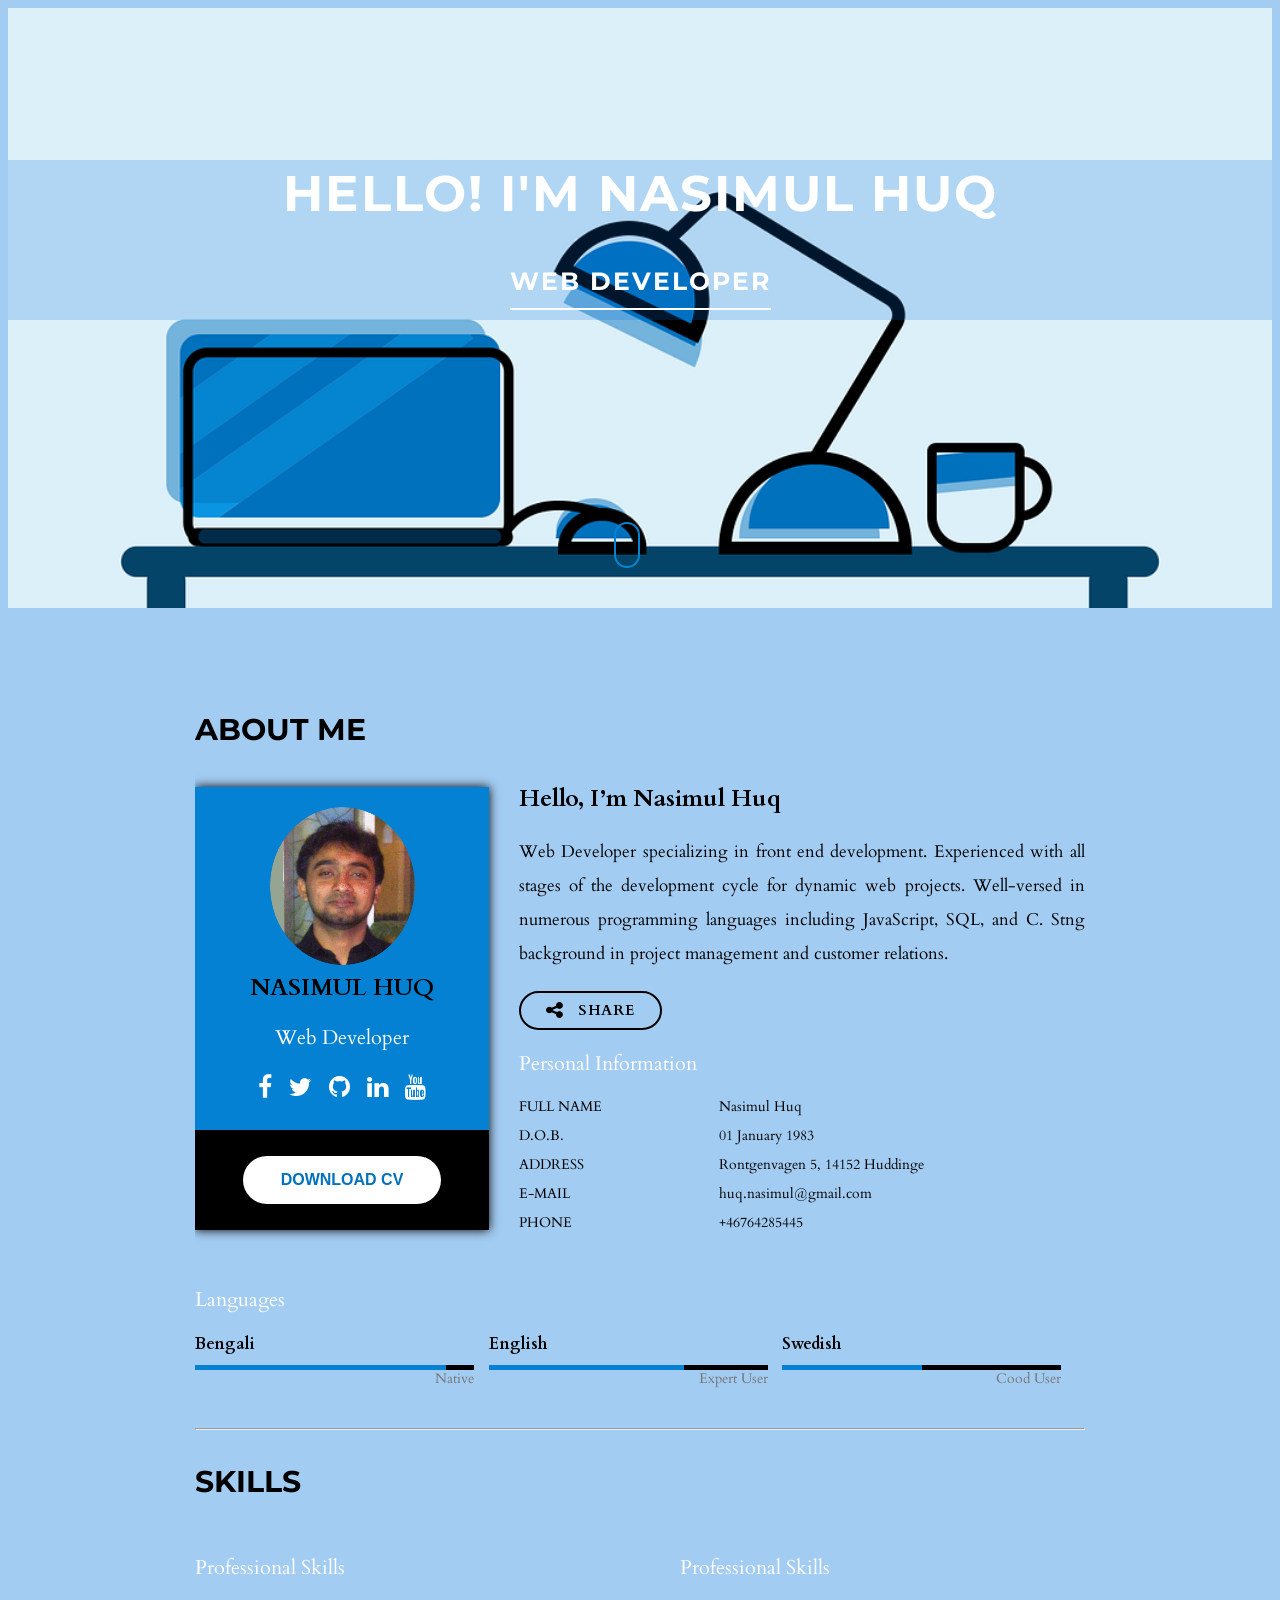
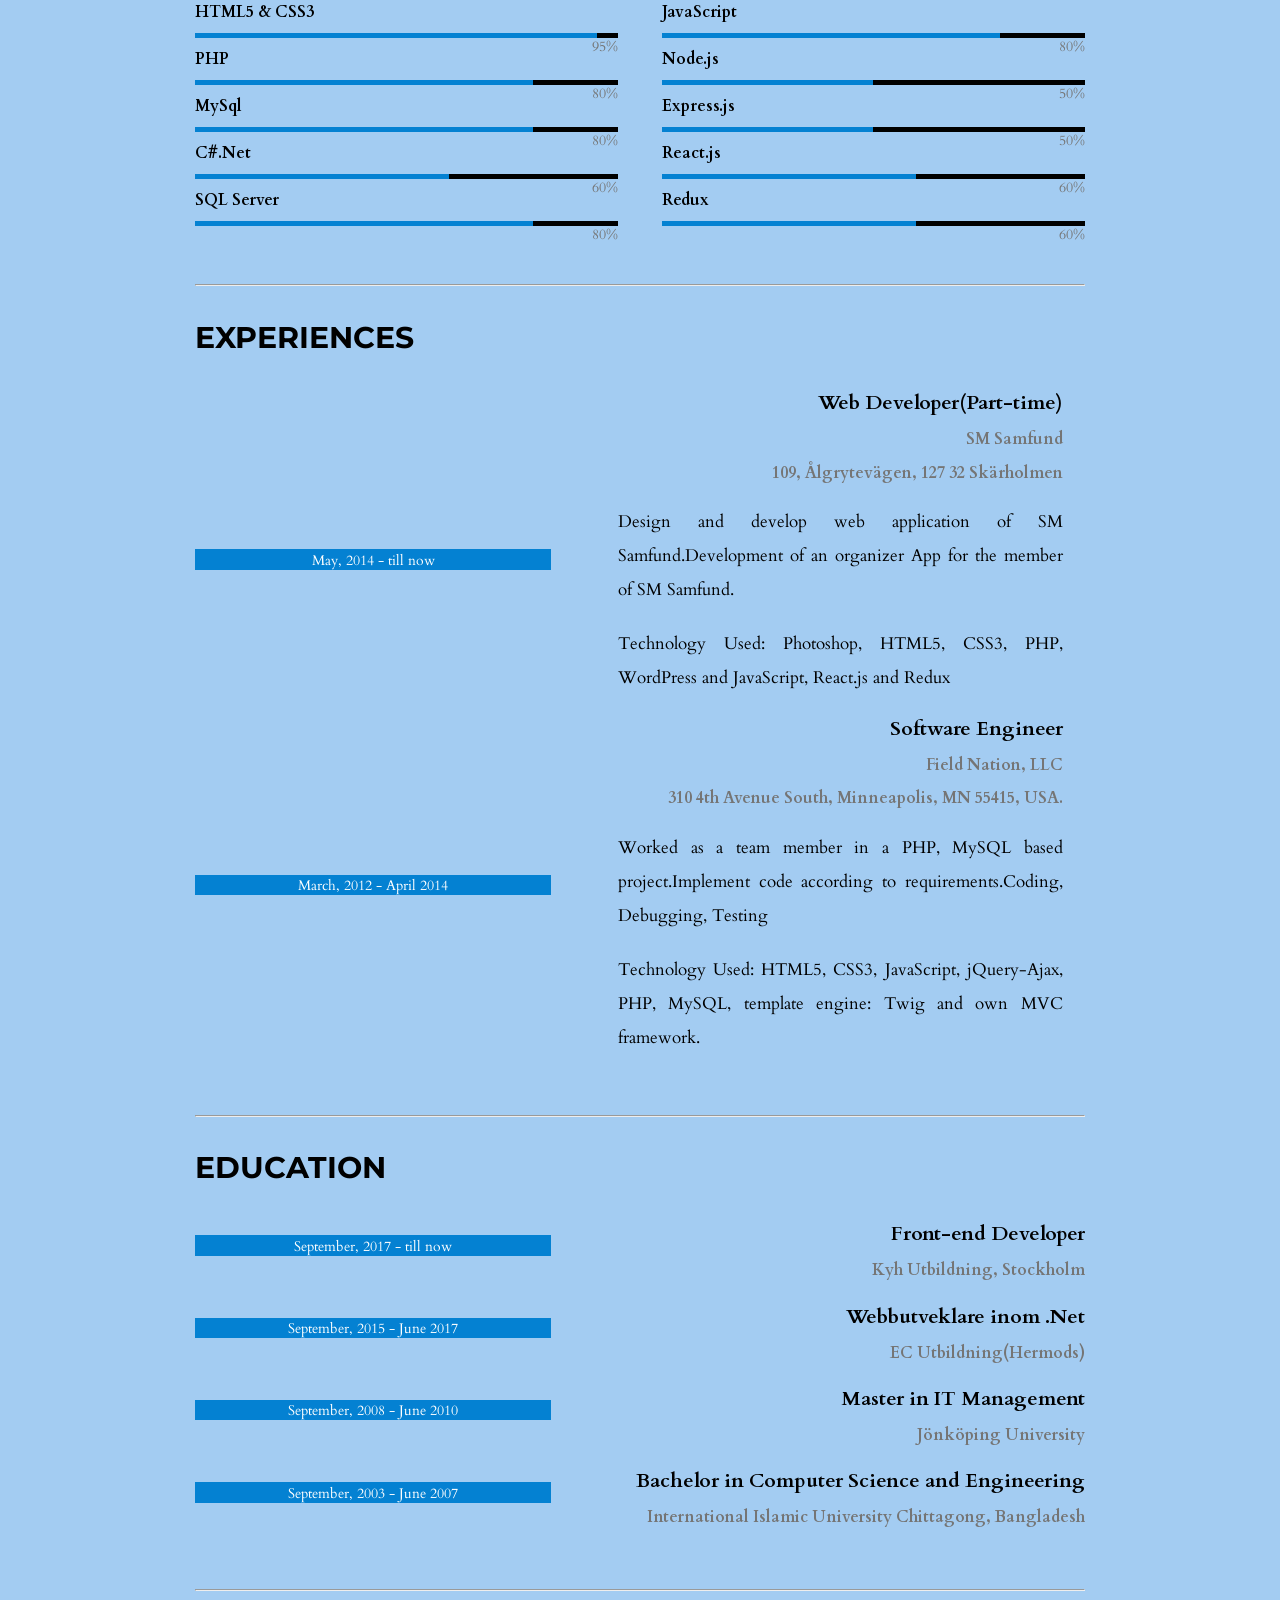
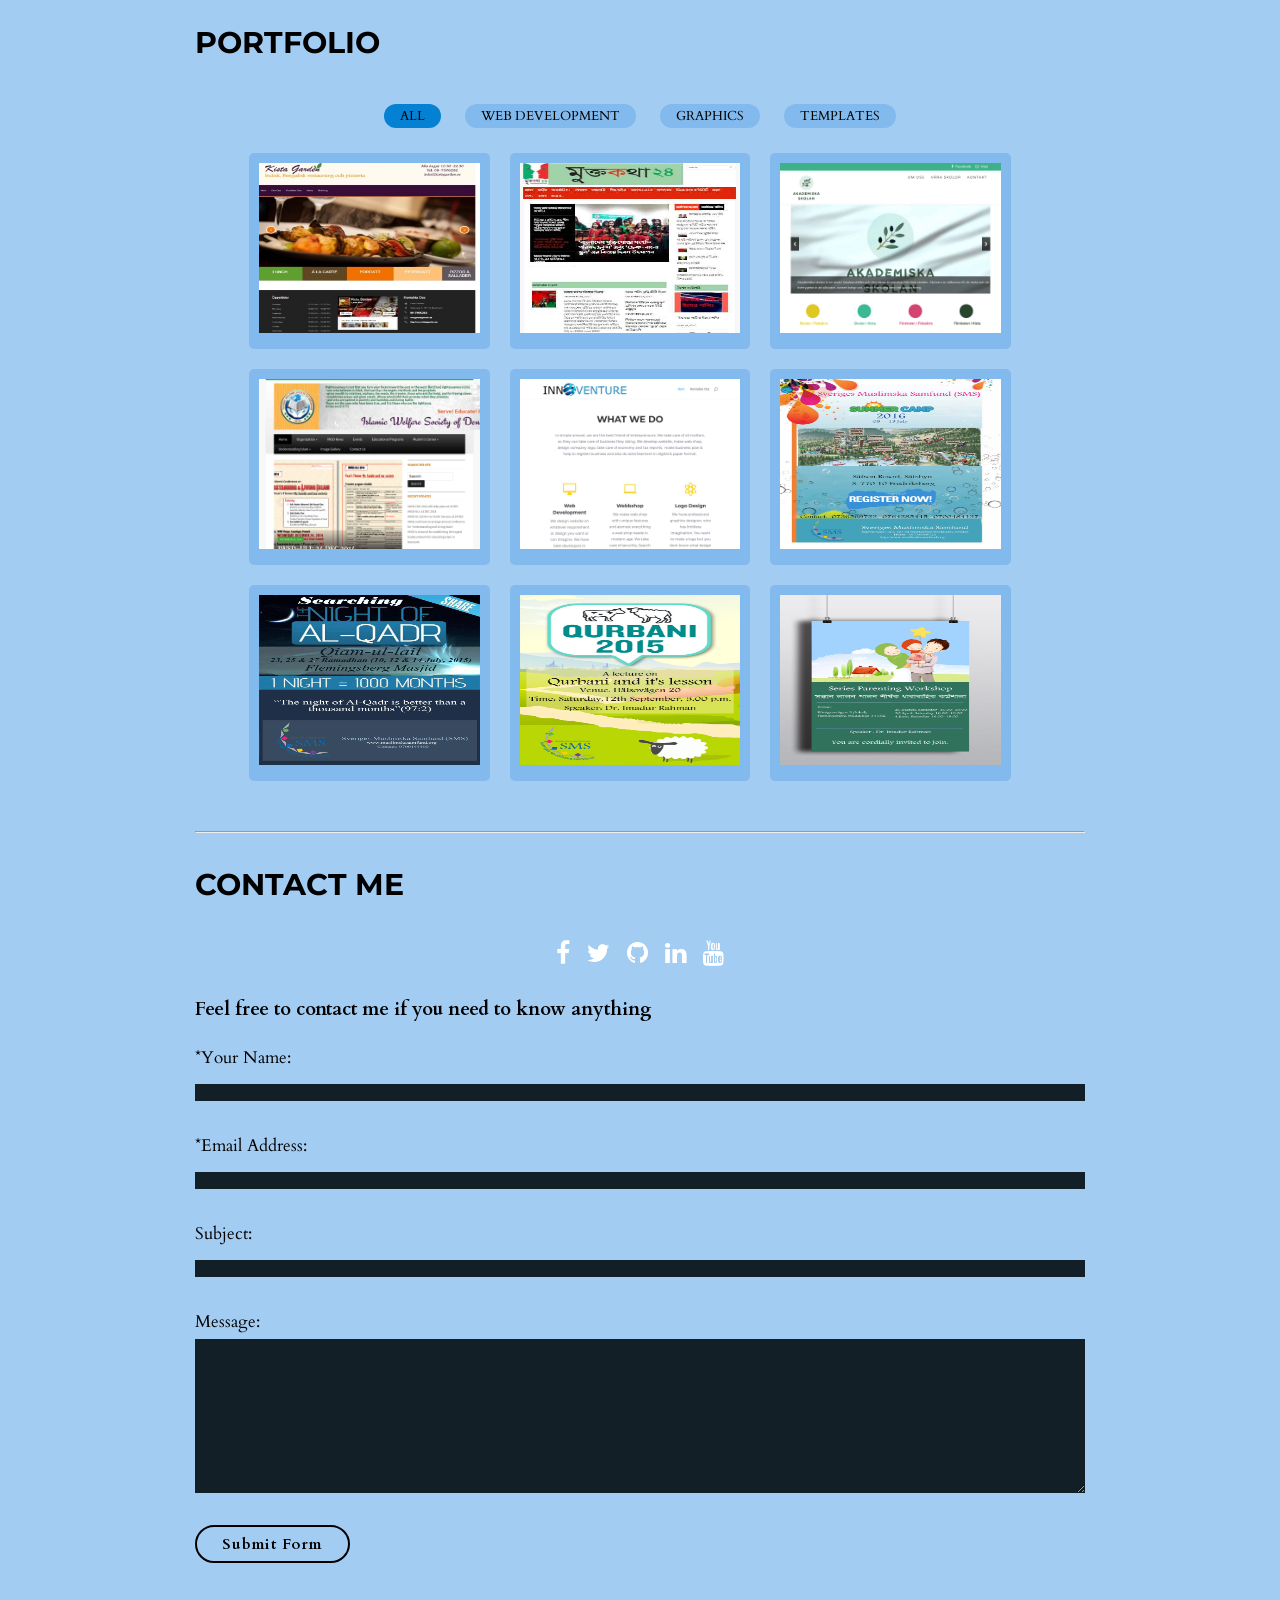
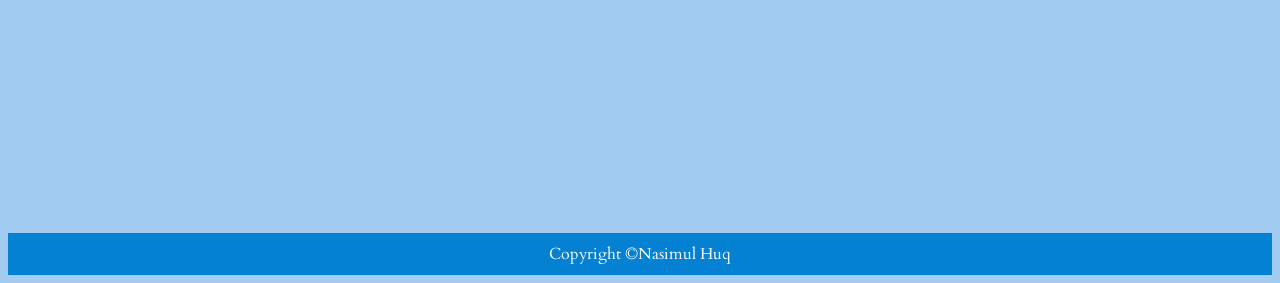
==== index.html @ 27109802 "small change" ====
<!DOCTYPE html>
<html lang="en">
    <head>
        <meta charset="utf-8">
        <meta http-equiv="X-UA-Compatible" content="IE=edge">
        <meta name="viewport" content="width=device-width, initial-scale=1">

        <title>Nasimul Huq|Portfolio</title>

        <link href="https://maxcdn.bootstrapcdn.com/font-awesome/4.7.0/css/font-awesome.min.css" rel="stylesheet">
        <link href='https://fonts.googleapis.com/css?family=Montserrat|Cardo' rel='stylesheet' type='text/css'>
        <link href='style.css' rel='stylesheet' type='text/css'>
        <script type="text/javascript" src="https://code.jquery.com/jquery-1.9.1.js"></script>
    </head>
    <body>
       <header class="main-header">
            <div class="row">
                <a href="#"><img  class="logo" src="images/nh-small.png" alt=""></a>
                <div class="mobile-toggle">
                    <span></span>
                    <span></span>
                    <span></span>
                </div>
                <nav>
                    <ul>
                        <li><a href=".about">About</a></li>
                        <li><a href=".my-skills">Skills</a></li>
                        <li><a href=".my-experience">Experience</a></li>
                        <li><a href=".my-education">Education</a></li>
                        <li><a href=".my-portfolio">Portfolio</a></li>
                        <li><a href=".contact-me">Contact Me</a></li>
                    </ul>
                </nav>
            </div> 
        </header>
        <!-- End of Header with nav and logo -->
        <section class="hero">
            <h1>Hello! I'm Nasimul Huq<span><br>Web Developer</span></h1>
            <div class="mouse">
                <span></span>
            </div>
        </section>
        <!-- End of Hero area -->
        <main>
            <div class="row content">
                <section id="sec01" class="section">
                    <h1 class="about">About Me</h1>
                    <aside class="left-one-third">
                        <div class="left-inner">
                            <div class="card-avatar"> 
                                <span class="avatar"> 
                                    <span class="avatar1"> 
                                        <img class="avatar195" src="images/nasim.png" alt="profile img">
                                    </span> 
                                </span>
                            </div>
                            <div class="name-info">
                                <h2 class="text-upper">Nasimul Huq</h2>
                                <span class="text-light">Web Developer</span>
                            </div>
                            <div class="social-icons">
                                <a target="_blank" href="https://www.facebook.com/nasimshaikat"><i class="fa fa-facebook"></i></a>
                                <a target="_blank" href="https://twitter.com/nasim_iiuc"><i class="fa fa-twitter"></i></a>
                                <a target="_blank" href="https://github.com/nasimjibs"><i class="fa fa-github"></i></a>
                                <a target="_blank" href="https://www.linkedin.com/in/nasimjibs/"><i class="fa fa-linkedin"></i></a>
                                <a target="_blank" href=""><i class="fa fa-youtube"></i></a>
                            </div>
                            <div class="download-cv-section">
                                <button class="download-cv-button text-upper">Download CV</button>
                            </div>
                        </div>
                    </aside> 
                    <article class="right">
                        <section class="right-inner" id="about">
                            <h2>Hello, I’m Nasimul Huq</h2>
                            <p class="justify-text">Web Developer specializing in front end development. Experienced with all stages of the development cycle for dynamic web projects. Well-versed in numerous programming languages including JavaScript, SQL, and C. Stng background in project management and customer relations.</p>
                            <div class="share-info"> 
                                <button class="btn basic-btn bordered-btn text-upper"> 
                                    <span class="icon-in-button"><i class="fa fa-share-alt" aria-hidden="true"></i></span>Share
                                </button>
                            </div>
                            <div class="full-width-wrapper">
                                <h3 class="thin-title text-light">Personal Information</h3>
                                <dl class="dl-info">
                                    <dt class="text-upper">Full Name</dt><dd>Nasimul Huq</dd>
                                    <dt class="text-upper">D.o.b.</dt><dd>01 January 1983</dd>
                                    <dt class="text-upper">address</dt><dd>Rontgenvagen 5, 14152 Huddinge</dd>
                                    <dt class="text-upper">e-mail</dt><dd>huq.nasimul@gmail.com</dd>
                                    <dt class="text-upper">phone</dt><dd>+46764285445</dd>
                                </dl>
                            </div>
                        </section>
                    </article>   
                </section>
                <section class="section">
                    <div class="full-width-wrapper">
                        <h3 class="thin-title text-light">Languages</h3>
                        <div class="info-box-one-third">
                            <div class="full-width-wrapper">
                               <div class="skillset" > 
                                    <div class="skills ">
                                        <!--First skill-->
                                        <div class="skill-name"><strong class="progress-title">Bengali</strong></div>
                                            <div class="skill_bar">
                                                <div class=" skill_bar_progress skill_one"></div>
                                            </div>
                                        <div class="progress-text text-muted">Native</div> 
                                    </div>
                                </div>
                            </div>
                        </div>
                        <div class="info-box-one-third">
                            <div class="full-width-wrapper">
                                <div class="skillset" > 
                                    <div class="skills ">
                                        <div class="skill-name"><strong class="progress-title">English</strong></div>
                                            <div class="skill_bar">
                                                <div class=" skill_bar_progress skill_two"></div>
                                            </div>
                                        <div class="progress-text text-muted">Expert User</div> 
                                    </div>
                                </div>
                            </div>
                        </div>
                        <div class="info-box-one-third">
                            <div class="full-width-wrapper">
                               <div class="skillset" > 
                                    <div class="skills ">
                                        <div class="skill-name"><strong class="progress-title">Swedish</strong></div>
                                            <div class="skill_bar">
                                                <div class=" skill_bar_progress skill_three"></div>
                                            </div>
                                        <div class="progress-text text-muted">Cood User</div> 
                                    </div>
                                </div>
                            </div>
                        </div>
                    </div>
                </section>
                <section class="section" id="personal-info">
                    <hr>
                    <h1 class="my-skills">Skills</h1>
                    <div class="full-width-wrapper">    
                        <div class="info-box-half">
                            <div class="full-width-wrapper">
                                <h3 class="thin-title text-light">Professional Skills</h3>
                                <div class="skillset" > 
                                    <div class="skills ">
                            <!--First skill-->
                                        <div class="skill-name"><strong class="progress-title">HTML5 & CSS3</strong></div>
                                        <div class="skill_bar">
                                            <div class=" skill_bar_progress skill_four"></div>
                                        </div>
                                        <div class="progress-text text-muted">95%</div> 
                            <!--First skill Ends-->
                                        <div class="skill-name"><strong class="progress-title">PHP</strong></div>
                                        <div class="skill_bar">
                                            <div class=" skill_bar_progress skill_five"></div>
                                        </div>
                                        <div class="progress-text text-muted">80%</div> 
                            <!--Second skill Ends-->
                                        <div class="skill-name"><strong class="progress-title">MySql </strong></div>
                                        <div class="skill_bar">
                                            <div class=" skill_bar_progress skill_six"></div>
                                        </div>
                                        <div class="progress-text text-muted">80%</div> 
                            <!--third skill Ends-->
                                        <div class="skill-name"><strong class="progress-title">C#.Net</strong></div>
                                        <div class="skill_bar">
                                            <div class=" skill_bar_progress skill_seven"></div>
                                        </div>
                                        <div class="progress-text text-muted">60%</div> 
                            <!--fourth skill Ends-->
                                        <div class="skill-name"><strong class="progress-title">SQL Server </strong></div>
                                        <div class="skill_bar">
                                            <div class=" skill_bar_progress skill_eight"></div>
                                        </div>
                                        <div class="progress-text text-muted">80%</div> 
                            <!--fifth skill Ends-->
                                    </div>
                                </div>
                            </div>
                        </div>
                        <div class="info-box-half">
                            <div class="full-width-wrapper">
                                <h3 class="thin-title text-light align-skillset-heading">Professional Skills</h3>
                                <div class="skillset" > 
                                    <div class="skills float-right">
                                        <div class="skill-name"><strong class="progress-title">JavaScript</strong></div>
                                        <div class="skill_bar">
                                            <div class=" skill_bar_progress skill_nine"></div>
                                        </div>
                                        <div class="progress-text text-muted">80%</div> 
                                    <!--First skill Ends-->
                                        <div class="skill-name"><strong class="progress-title">Node.js</strong></div>
                                        <div class="skill_bar">
                                            <div class=" skill_bar_progress skill_ten"></div>
                                        </div>
                                        <div class="progress-text text-muted">50%</div> 
                                    <!--Second skill Ends-->
                                        <div class="skill-name"><strong class="progress-title">Express.js</strong></div>
                                        <div class="skill_bar">
                                            <div class=" skill_bar_progress skill_eleven"></div>
                                        </div>
                                        <div class="progress-text text-muted">50%</div> 
                                    <!--third skill Ends-->
                                        <div class="skill-name"><strong class="progress-title">React.js</strong></div>
                                        <div class="skill_bar">
                                            <div class=" skill_bar_progress skill_twelve"></div>
                                        </div>
                                        <div class="progress-text text-muted">60%</div> 
                                    <!--fourth skill Ends-->
                                        <div class="skill-name"><strong class="progress-title">Redux</strong></div>
                                        <div class="skill_bar">
                                            <div class=" skill_bar_progress skill_thirteen"></div>
                                        </div>
                                        <div class="progress-text text-muted">60%</div> 
                                    <!--fifth skill Ends-->
                                    </div> 
                                </div>
                            </div>
                     </div>
                    </div>
                </section>
                <section class="section" id="experience">
                    <hr>
                    <h1 class="my-experience">Experiences</h1>
                    <div class="full-width-wrapper">    
                        <div class="job-exp">
                            <div class="education-time">
                                <span>May, 2014 - till now</span>
                            </div>
                            <div class="education-details">
                                <span><h3>Web Developer(Part-time)</h3></span>
                                <span><h4>SM Samfund</h4></span>
                                <span><h4>109, Ålgrytevägen, 127 32 Skärholmen</h4></span>
                                <p>Design and develop web application of SM Samfund.Development of an organizer App for the member of SM Samfund.</p>
                                <p>Technology Used: Photoshop, HTML5, CSS3, PHP, WordPress and JavaScript, React.js and Redux</p>
                            </div>
                        </div>
                    </div>
                    <div class="full-width-wrapper">  
                       <div class="job-exp">
                            <div class="education-time">
                                <span>March, 2012 - April 2014</span>
                            </div>
                            <div class="education-details">
                                <span><h3>Software Engineer</h3></span>
                                <span><h4>Field Nation, LLC</h4></span>
                                <span><h4>310 4th Avenue South, Minneapolis, MN 55415, USA.</h4></span>
                                <p>Worked as a team member in a PHP, MySQL based project.Implement code according to requirements.Coding, Debugging, Testing</p>

                                <p>Technology Used: HTML5, CSS3, JavaScript, jQuery-Ajax, PHP, MySQL, template engine: Twig and own MVC framework.</p>
                            </div>
                       </div>
                    </div>
                </section>
                <section class="section" id="education">
                    <hr>
                    <h1 class="my-education">Education</h1>
                    <div class="full-width-wrapper">
                        <div class="info-box-full-wrapper">
                            <div>
                                <div class="education-time">
                                    <span>September, 2017 - till now</span>
                                </div>
                                <div class="education-details">
                                    <span><h3>Front-end Developer</h3></span>
                                    <span><h4>Kyh Utbildning, Stockholm</h4></span>
                                </div>
                            </div>
                            <div>
                               <div class="education-time">
                                    <span>September, 2015 - June 2017</span>
                                </div>
                                <div class="education-details">
                                    <span><h3>Webbutveklare inom .Net</h3></span>
                                    <span><h4>EC Utbildning(Hermods)</h4></span>
                                </div>
                            </div>
                            <div>
                               <div class="education-time">
                                    <span>September, 2008 - June 2010</span>
                                </div>
                                <div class="education-details">
                                    <span><h3>Master in IT Management</h3></span>
                                    <span><h4>Jönköping University</h4></span>
                                </div>
                            </div>
                            <div>
                               <div class="education-time">
                                    <span>September, 2003 - June 2007</span>
                                </div>
                                <div class="education-details">
                                    <span><h3>Bachelor in Computer Science and Engineering</h3></span>
                                    <span><h4>International Islamic University Chittagong, Bangladesh</h4></span>
                                </div>
                            </div>
                       </div>
                    </div>
                </section>
                <section class="section" id="portfolio">
                    <hr>
                    <h1 class="my-portfolio">Portfolio</h1>
                    <div class="works">
                        <div class="works-container">
                            <div class="works-category">
                                <ul>
                                    <li><a href="#" class="selected" data-filter="*" id="filter-a">All</a></li>
                                    <li><a href="#" data-filter="web" id="filter-a">Web Development</a></li>
                                    <li><a href="#" data-filter="graphics" id="filter-a">Graphics</a></li>
                                    <li><a href="#" data-filter="front-end" id="filter-a">Templates</a></li>
                                </ul>
                            </div><!--end of category menu-->
                            <div class="all-works">
                                <div class="work-one" data-filter="web">
                                    <a href="http://www.kistagarden.se/" target="_blank">
                                        <div class="image-container">
                                            <img src="images/port-folio/project1.jpg" alt="Kista Garden Web site">
                                        </div><!--end of image container-->
                                       <div class="des">
                                            <h4>Kista Garden Web site</h4>
                                       </div><!--end description-->
                                     </a>
                                </div><!--end of work one-->
                                <div class="work-one" data-filter="web">
                                    <a href="http://www.muktokotha24.com/" target="_blank">
                                        <div class="image-container">
                                            <img src="images/port-folio/web-dev2.jpg" alt="Muktokotha24">
                                        </div><!--end of image container-->
                                        <div class="des">
                                            <h4>Muktokotha24</h4>
                                            <p>Bengali news portal</p>
                                        </div><!--end description-->
                                    </a>
                                </div><!--end of work one-->
                                <div class="work-one" data-filter="web">
                                    <a href="http://www.akademiskaskolan.se/" target="_blank">
                                        <div class="image-container">
                                            <img src="images/port-folio/web-dev3.jpg" alt="Akademiska Skolan Web site">
                                        </div><!--end of image container-->
                                        <div class="des">
                                            <h4>Akademiska Skolan Web site</h4>
                                        </div><!--end description-->
                                    </a>
                                </div><!--end of work one-->
                                <div class="work-one" data-filter="web">
                                    <a href="http://www.iwsdk.org" target="_blank">
                                        <div class="image-container">
                                            <img src="images/port-folio/web-dev4.jpg" alt="IWSDK Web site">
                                        </div><!--end of image container-->
                                        <div class="des">
                                            <h4>IWSDK Web site</h4>
                                        </div><!--end description-->
                                    </a>
                                </div><!--end of work one-->
                                <div class="work-one" data-filter="front-end">
                                    <a href="http://www.innoventurehb.com" target="_blank">
                                        <div class="image-container">
                                            <img src="images/port-folio/project6.jpg" alt="Innoventure HB web Template">
                                        </div><!--end of image container-->
                                        <div class="des">
                                            <h4>Innoventure HB web Template</h4>
                                        </div><!--end description-->
                                    </a>
                                </div><!--end of work one-->
                                <div class="work-one" data-filter="graphics">
                                    <a href="">
                                        <div class="image-container">
                                            <img src="images/port-folio/project2.jpg" alt="SMS Summer Camp 2016">
                                        </div><!--end of image container-->
                                        <div class="des">
                                            <h4>SMS Summer Camp 2016</h4>
                                            <p>Summer Camp 2016 Poster</p>
                                        </div><!--end description-->
                                    </a>
                                </div><!--end of work one-->
                                <div class="work-one" data-filter="graphics">
                                    <a href="">
                                        <div class="image-container">
                                            <img src="images/port-folio/project3.jpg" alt="SMS Al Qadr Poster">
                                        </div><!--end of image container-->
                                        <div class="des">
                                            <h4>SMS Al Qadr Poster</h4>
                                            <p>SMS Alqadr Poster</p>
                                        </div><!--end description-->
                                    </a>
                                </div><!--end of work one-->
                                <div class="work-one" data-filter="graphics">
                                    <a href="">
                                        <div class="image-container">
                                            <img src="images/port-folio/project4.jpg" alt="SMS Qurbani">
                                        </div><!--end of image container-->
                                        <div class="des">
                                            <h4>SMS Qurbani 2015</h4>
                                            <p>SMS Qurbani 2015 Poster</p>
                                        </div><!--end description-->
                                    </a>
                                </div><!--end of work one-->
                                <div class="work-one" data-filter="graphics">
                                    <a href="">
                                        <div class="image-container">
                                            <img src="images/port-folio/project5.jpg" alt="Parenting Lecture">
                                        </div><!--end of image container-->
                                        <div class="des">
                                            <h4>Parenting Workshop Poster</h4>
                                            <p>Parenting Workshop Poster</p>
                                        </div><!--end description-->
                                    </a>
                                </div><!--end of work one-->
                            </div><!--end of all works listing-->       
                        </div><!--end of contaimner-->
                    </div>
                </section>  
                <section class="section" id="contact-me">
                    <hr>
                    <h1 class="contact-me">Contact Me</h1>
                    <div class="full-width-wrapper">
                        <div class="info-box-full-wrapper">                        
                            <div>
                                <div class="social-icons">
                                    <a target="_blank" href="https://www.facebook.com/nasimshaikat"><i class="fa fa-facebook"></i></a>
                                    <a target="_blank" href="https://twitter.com/nasim_iiuc"><i class="fa fa-twitter"></i></a>
                                    <a target="_blank" href="https://github.com/nasimjibs"><i class="fa fa-github"></i></a>
                                    <a target="_blank" href="https://www.linkedin.com/in/nasimjibs/"><i class="fa fa-linkedin"></i></a>
                                    <a target="_blank" href=""><i class="fa fa-youtube"></i></a>
                                </div>
                            </div> 
                            <h3>Feel free to contact me if you need to know anything</h3>
                            <span id="success-msg"></span> 
                            <form method='post' action='' name='contactform' id='contactform' onsubmit="return validateForm()">
                                <p>
                                    <label for="fullname">*Your Name: <span id="name-error" class="error-msg"></span></label><br>
                                    <input type="text" name="fullname" class="myinput" id="fullname">
                                </p>
                                <p>
                                    <label for="email">*Email Address:<span id="email-error" class="error-msg"></span></label><br>
                                    <input type="text" name="email" class="myinput" id="email">
                                </p>
                                <p>
                                    <label for="subject">Subject:</label><br>
                                    <input type="text" name="subject" class="myinput" id="msg-subject">
                                </p>
                                <p>
                                    <label for="message">Message:</label><br>
                                    <textarea name="your-message" cols="40" rows="10" class="myinput" id="msg"></textarea>
                                </p>
                                    <input type="submit" name="submit" value="Submit Form" onclick="validateForm();" class="btn active basic-btn bordered-btn small-btn-text">
                            </form>
                        <!-- Contact Form ends -->
                        </div>
                    </div>
                </section>
            </div>        
        </main>
        <!-- End of Main Content -->
        <footer>Copyright &copy;Nasimul Huq</footer>
        <script src="js/main.js"></script>
        <script>
            
        </script>
    </body>
</html>
---- style.css ----
.main-header {
  position: fixed;
  top: 0px;
  max-height: 70px;
  z-index: 999;
  width: 100%;
  padding-top: 17px;
  background: none;
  overflow: hidden;
  -webkit-transition: all 0.3s;
  transition: all 0.3s;
  opacity: 0;
  top: -100px;
  padding-bottom: 6px;
  font-family: "Montserrat", sans-serif;
}

*{
	box-sizing: border-box;
}
.section {
    width: 100%;
    color: #000;
    margin-bottom: 20px;
    background: rgb(163, 204, 242);
    overflow: auto;
    margin-top: 20px;
}

.h-line{
    border-top:1px solid #8f8f8f;
}

.left-one-third{
    width: 33%;
    float: left;
    background-color:#0481d2;
    margin-top: 5px;
    box-shadow: 0px 0px 10px 0px;
        
}

.left-half{
    width: 50%;
    float: left
}
.right{
    width:67%;
    float:left;
}
.left-inner{
   
    width: 100%;
        
}
.right-inner{
    width:100%;
    text-align: justify;
    padding-left:30px;
    
}

.full-width-wrapper{
    width:100%;
    float:left;
}

.info-box-half{
    width: 50%;
    float: left;
}

.info-box-one-third{
    width: 33%;
    float: left;
}

.progress-text{
    margin-top:-11px;
    float: right;
}

.text-muted{
    color: #757575;
    font-size: 14px;
}

.info-box-half-wrapper{
     width:90%;
     margin: auto auto;
}

.thin-title{
    font-size: 21px;
    font-weight: 400;
    margin-bottom: 25pxem;
}

.text-light{
    font-size: 20px;
    color:#fff;
}


dl, dt {
    font-size:14px;
}


dl{
    margin-top: 0px;
    display: block;
   
}

.dl-info dd{
    display: block;
    margin-left: 200px;
    margin-bottom: 10px;
}

.dl-info dt{
    float: left;
    width: 100px;
    overflow: hidden;
    clear: left;  
}


.skill_bar {
  width:100%;
  height:5px;
  background:#000;
  margin-bottom:10px;
  
}

.skill_bar_progress {
  width:0%;
  height:100%;
  background:#0481d2;
}

.skill-name{
    margin-bottom: 10px;
}

.skillset{
    width: 100%
}
.skills{
    width:95%;
    
}

.float-right{
    float: right;
}

.align-skillset-heading{
    padding-left:40px;
}



.card-avatar{
    display: block;
    text-align: center;
   
    
}
.avatar span{
    display: inline-block;
   
}
.avatar{
    cursor: pointer;
}

.avatar195{
    width: 145px;
    height: 145;
    border-radius: 50%;
    margin-top: 20px;
}

.text-upper{
    text-transform: uppercase;
}

.name-info{
    margin: 0px 0px 20px 0px;;
    text-align: center;
    color: #fff;
}
.name-info h2{
    color: #000;
}
.text-light{
    font-size: 20px;
    color:#fff;
}


.social-icons{
    margin: 0px auto 25px auto;
    text-align: center;
    font-size: 25px;
}
.social-icons a{
    padding: 5px;
    color: #fff;
}
.download-cv-section{
    width: 100%;
    height: 100px;
    background-color: #000;
    display: flex;
    align-items: center;
    justify-content: center;
}

.download-cv-section button{
    text-align: center;
}

.download-cv-button{
    background-color: #fff; /* Green */
    color: #0071bc;
    border-radius: 50px;
    border: 3px solid transparent;
    font-size: 15px;
    padding: 12px 35px;
    text-align: center;
    font-weight: 700;
    display: inline-block;
    font-size: 16px;
    margin: 4px 2px;
    cursor: pointer;
    transition: 0.25s;
      
}
.download-cv-button:hover, .download-cv-button:focus{
    box-shadow: 0 0.5em 0.5em -0.4em var(--hover);
    transform: translateY(-0.15em);
}


.btn, input[type=submit] {
    font-family: inherit;
    letter-spacing: .05em;
    -webkit-appearance: none;
    text-decoration: none;
    white-space: nowrap;
    color: #000;
    
}


.basic-btn{
    font-size: 15px;
    font-weight: 700;
    line-height: 1.2;
    text-align: center;
    vertical-align: middle;
    padding: 8px 25px;
    display: inline-block;
    border-radius: 35px;
    background: 0 0;
    border: 2px solid transparent;
    cursor: pointer;
    transition: all .5s cubic-bezier(.23,1,.32,1) 0s;
}

.basic-btn:hover, .basic-btn:focus{
    box-shadow: 0 0.5em 0.5em -0.4em var(--hover);
    transform: translateY(-0.15em);
}

.bordered-btn{
    border-color: #000;
}

.icon-in-button{
   font-size: 19.2px;
    line-height: 16px;
    vertical-align: top;
    display: inline-block;
    margin-right: .8em;
}


@media only screen and (max-width: 766px) {
  .main-header {
    padding-top: 25px;
  }
    rgb(0, 113, 194);
    
  
}

.open-nav {
  max-height: 400px !important;
}
.open-nav .mobile-toggle {
  transform: rotate(-90deg);
  -webkit-transform: rotate(-90deg);
}

.sticky {
  background-color: rgba(0, 113, 221, 0.2);
  opacity: 1;
  top: 0px;
  left:0px;
  border-bottom: 1px solid gainsboro;
}
/*
.logo {
  width: 50px;
  font-size: 25px;
  color: #8f8f8f;
  text-transform: uppercase;
  float: left;
  display: block;
  margin-top: 0;
  line-height: 1;
  margin-bottom: 10px;
}*/
.logo{
 width: 120px;   
}
@media only screen and (max-width: 766px) {
  .logo {
    float: none;
  }
  header.main-header.sticky.open-nav {
      background: rgb(0, 113, 194);  
  }
    nav{
        float: none;
        width: 100%;
    }
}

nav {
  float: right;
  width: 80%;
}
section h2{
    margin-top: 0px;
}

/*education*/
.education-time{
    width: 40%;
    float: left;
    margin-top: 15px;
    background-color:#0481d2;
    font-size: 14px;
    text-align: center;
}

.education-time span{
    padding:10px 10px;
    vertical-align: middle;
    color:#fff;
}
.education-details{
    width: 60%;
    float: left;
}
.education-date{
    background-color: #0481d2;
    padding: 10px;
    display: block;
    width: 240px;
    margin-right: 10px;
}

.education-details h3 {
    font-size: 20px;
    margin-bottom: 22px;
    margin-top: 0;
    text-align: right;
}

.education-details h4{
    margin-top: -10px;
    color: #757575;
    text-align: right;
}

.education-details p {
    text-align: justify;
}

.job-exp .education-details{
    width: 50%;
    float: left;
    margin-left: 67px;
} 

.job-exp .education-time {
    margin-top: 160px;
}


/*portfolio*/

.works{
	padding: 1%;
}
.works-container{}
.works-category{}
.works-category ul{
	margin: 0;
	padding: 0;
	clear: both;
	text-align: center;
}
.works-category ul li{
	list-style-type: none;
	display: inline-block;
	margin: 0;
	padding: 0 10px;
}
.works-category ul li a{
	color: #000;
	background-color: #82baee;
	padding: 3px 16px;
	border-radius: 20px;
	text-decoration: none;
	font-size: 13px;
	text-transform: uppercase;
}
.works-category ul li a:hover{
	background-color:#0481d2;	
}
.works-category ul li a.selected{
	background-color: #0481d2;	
}
.all-works{
	margin-top: 2%;
	padding: 0 4%;
}
.work-one{
	width: 30%;
	float: left;
	height: auto;
	background-color: #82baee;
	border-radius: 5px;
	padding: 10px;
	margin: 10px;
    transition: 0.3s ease-in-out;
    -webkit-transition: 0.3s ease-in-out;
    -moz-transition: 0.3s ease-in-out;
	position: relative;
}
.work-one:hover{
	background-color: #0481d2;
}
.work-one a{
	text-decoration: none;
}
.work-one img{
	width: 100%;
	height: 170px;

}
.des{
	position: absolute;
	bottom: 20px;
    left: 10px;
    right: 10px;
    width: 100%;
    padding: 3px 10px;
}
.des h4{
	padding: 0;
	margin: 0;
	text-transform: uppercase;
	color: #57c6d4;
	opacity: 0;
}
.des p{
	padding: 0;
	margin: 0;
	font-size: 12px;
	color:#dedede;
	font-style: italic;
	opacity: 0;	
}
.work-one:hover h4, .work-one:hover p{
	opacity: 1;
}
.filter-hide{
	display: none;
}

#contactform {
    margin: auto auto;
}

.myinput{
    width: 100%;
    background-color: #121F26;
    border: 0px;
    color: #fff;
}

.error-msg{
    color: red;
    font-size: 14px;
    margin-left: 20px;
}

#success-msg{
    color:#fff;
}

footer {
    background: #0481d2;
    padding: 0px 0px -23px 0px;
    clear: left;
    text-align: center;
    padding: 10px;
    width: 100%;
    color: #fff;
}

/*end portfolio*/

@media only screen and (max-width: 766px) {
  nav,aside,.left-one-third,.right, right-inner,.download-cv-section,.left-inner,.right-inner,.dl-info,.info-box-half,.info-box-one-third,.education-time,.job-exp,.education-details,section,.skills,.section {
    width: 100%;
  }

.works-container,.works-category,.all-works,.work-one {
    width: 100%;
}

.works-category ul li {
    padding: 5px 10px;
    width: 100%;
}
    
.job-exp .education-details {
    width: 100%;
    float: left;
    margin-left: 0px;
}

.job-exp .education-time {
    margin-top: 10px;
}
    
.education-details h3 {
    margin-top: 10px;
    text-align:right;
}
.right-inner{
 padding:30px;
}
    .float-right{
        float: none;
    }
.dl-info dd{
    display: block;
    margin-left: 100px;
    margin-bottom: 10px;
}
}
nav ul {
  list-style: none;
  overflow: hidden;
  text-align: right;
  float: right;
}
@media only screen and (max-width: 766px) {
  nav ul {
    padding-top: 10px;
    margin-bottom: 22px;
    float: left;
    text-align: center;
    width: 100%;
  }
}
nav ul li {
      display: inline-block;
    margin-left: 12px;
    line-height: 0;
    background: #cce2f8;
    border: 1px solid #0481d2;
    /* border-color: #00172c; */
    /* color: #fff; */
    padding: 12px;
    border-radius: 20px;
}
@media only screen and (max-width: 766px) {
  nav ul li {
    width: 100%;
    padding: 7px 0;
    margin: 0;
  }
}
nav ul a {
  color: #000000;
  text-transform: uppercase;
  font-size: 12px;
 
}

.mobile-toggle {
  display: none;
  cursor: pointer;
  font-size: 20px;
  position: absolute;
  right: 22px;
  top: 0;
  width: 30px;
  -webkit-transition: all 200ms ease-in;
  -moz-transition: all 200ms ease-in;
  transition: all 200ms ease-in;
}
@media only screen and (max-width: 766px) {
  .mobile-toggle {
    display: block;
  }
}
.mobile-toggle span {
  width: 30px;
  height: 4px;
  margin-bottom: 6px;
  border-radius: 1000px;
  background: #fff;
  display: block;
}

.row {
  width: 100%;
  max-width: 940px;
  margin: 0 auto;
  position: relative;
  padding: 0 2%;
}

* {
  box-sizing: border-box;
}

body {
  color: #8f8f8f;
  background: rgb(163, 204, 242);
  font-family: "Cardo", serif;
  font-weight: 300;
  -webkit-font-smoothing: antialiased;
  padding:0px;    
}

a {
  text-decoration: none;
}

h1 {
  font-size: 30px;
  line-height: 1.8;
  text-transform: uppercase;
  font-family: "Montserrat", sans-serif;
}

p {
  margin-bottom: 20px;
  font-size: 17px;
  line-height: 2;
}

.content {
  padding: 50px 2% 250px;
}

.hero {
  position: relative;
  background: url(images/hero-image.png) no-repeat center center fixed;
  -webkit-background-size: cover;
  -moz-background-size: cover;
  background-size: cover;
  text-align: center;
  color: #fff;
  padding-top: 110px;
  min-height: 600px;
  letter-spacing: 2px;
  font-family: "Montserrat", sans-serif;
}
.hero h1 {
  font-size: 50px;
  line-height: 1.3;
  border: 1px solid transparent;
 background-color:  rgba(0, 113, 221, 0.2)
}
.hero h1 span {
  font-size: 25px;
  color: #fff;
  border-bottom: 2px solid #fff;
  padding-bottom: 12px;
  line-height: 3;
}

hr{
    margin-top: 20px;
    
}

.mouse {
  display: block;
  margin: 0 auto;
  width: 26px;
  height: 46px;
  border-radius: 13px;
  border: 2px solid #0584d0;
  position: absolute;
  bottom: 40px;
  position: absolute;
  left: 50%;
  margin-left: -26px;
}
.mouse span {
  display: block;
  margin: 6px auto;
  width: 2px;
  height: 2px;
  border-radius: 4px;
  background: #00172c;
  border: 1px solid transparent;
  -webkit-animation-duration: 1s;
  animation-duration: 1s;
  -webkit-animation-fill-mode: both;
  animation-fill-mode: both;
  -webkit-animation-iteration-count: infinite;
  animation-iteration-count: infinite;
  -webkit-animation-name: scroll;
  animation-name: scroll;
}

@-webkit-keyframes scroll {
  0% {
    opacity: 1;
    -webkit-transform: translateY(0);
    transform: translateY(0);
  }

  100% {
    opacity: 0;
    -webkit-transform: translateY(20px);
    transform: translateY(20px);
  }
}
@keyframes scroll {
  0% {
    opacity: 1;
    -webkit-transform: translateY(0);
    -ms-transform: translateY(0);
    transform: translateY(0);
  }

  100% {
    opacity: 0;
    -webkit-transform: translateY(20px);
    -ms-transform: translateY(20px);
    transform: translateY(20px);
  }
}
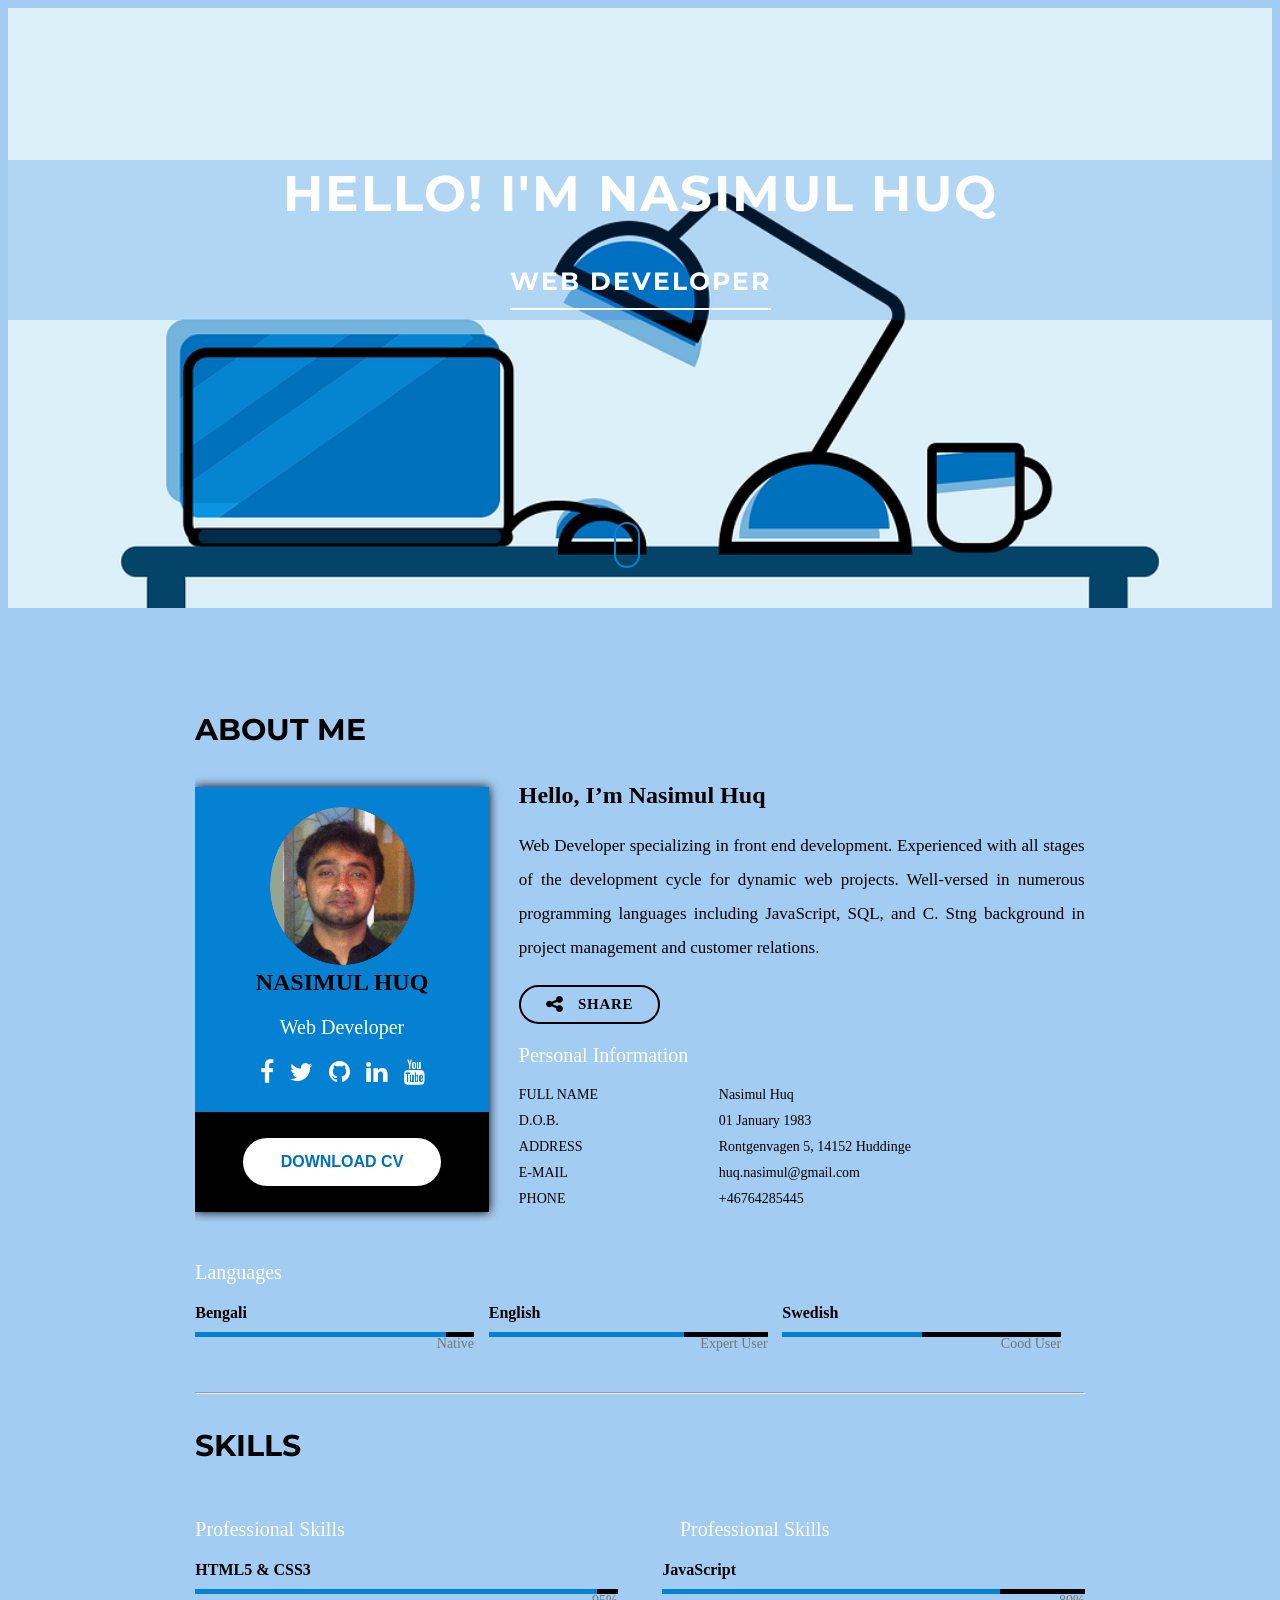
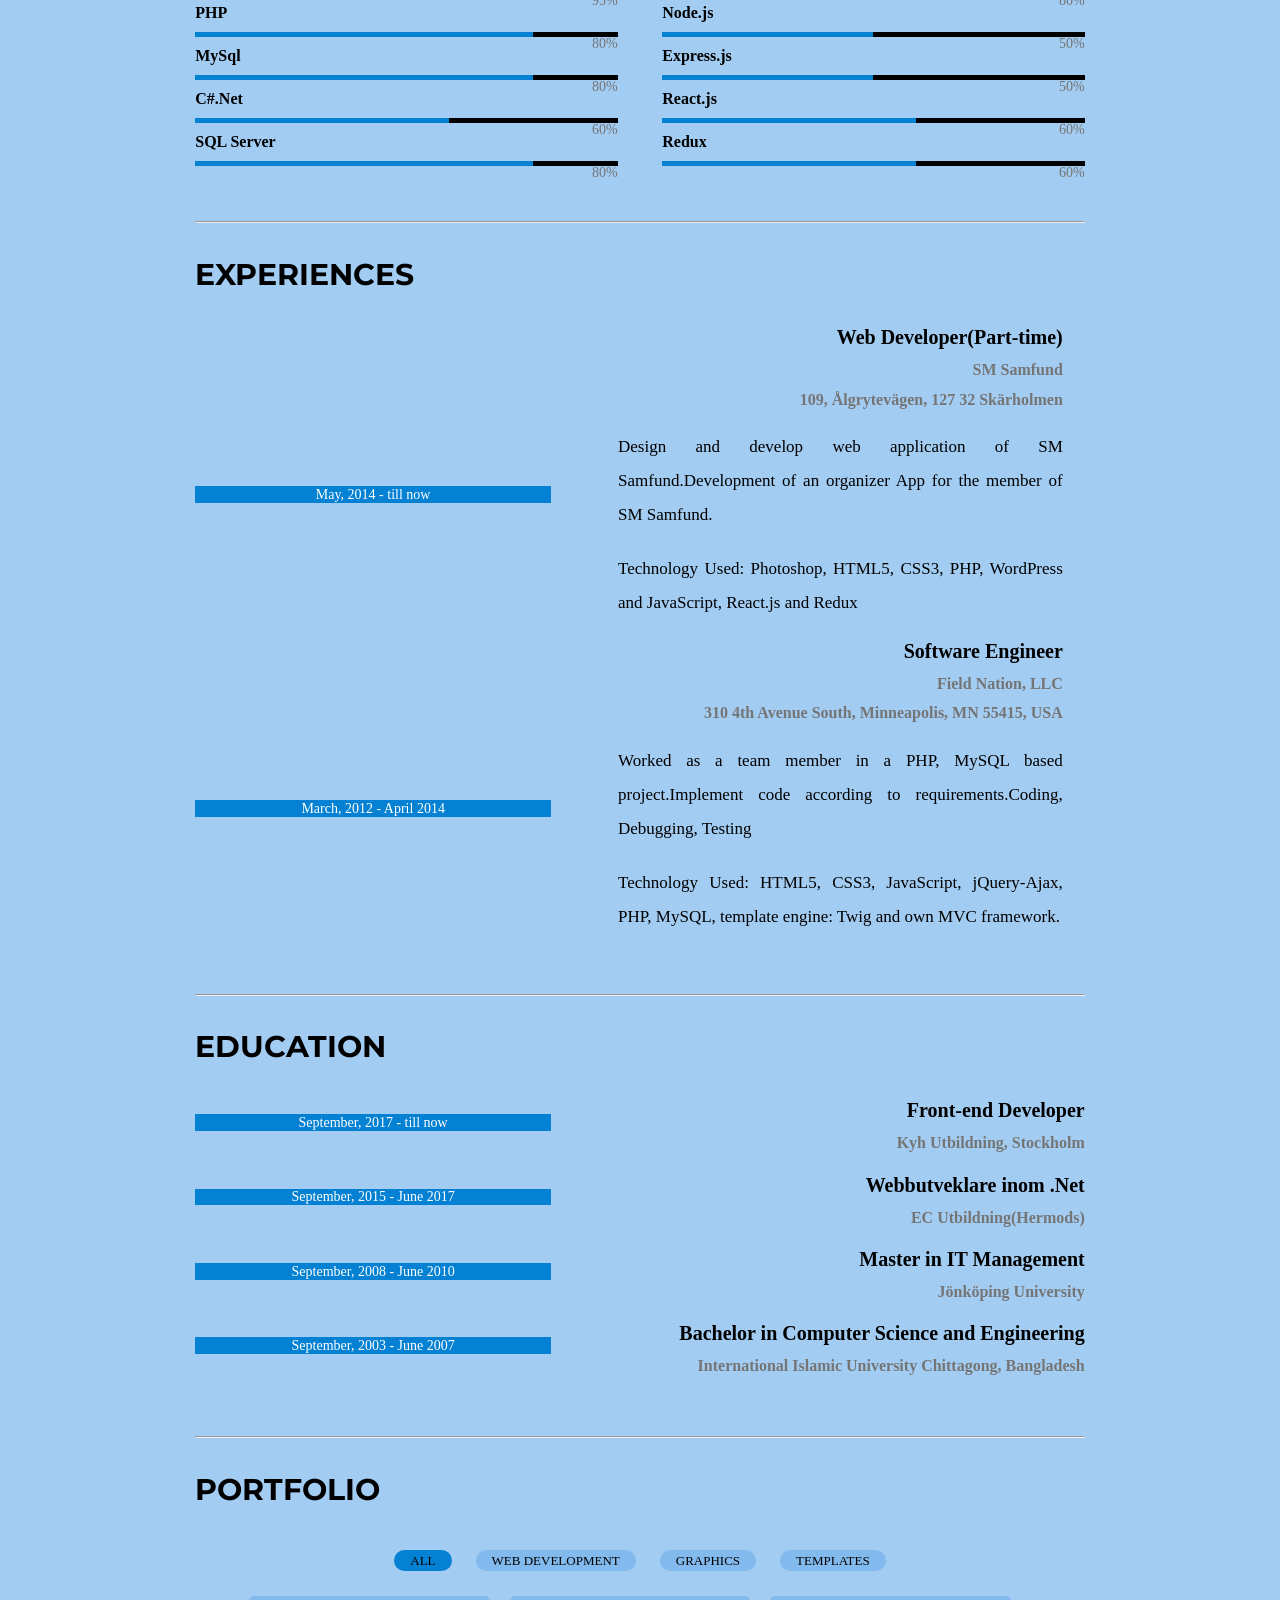
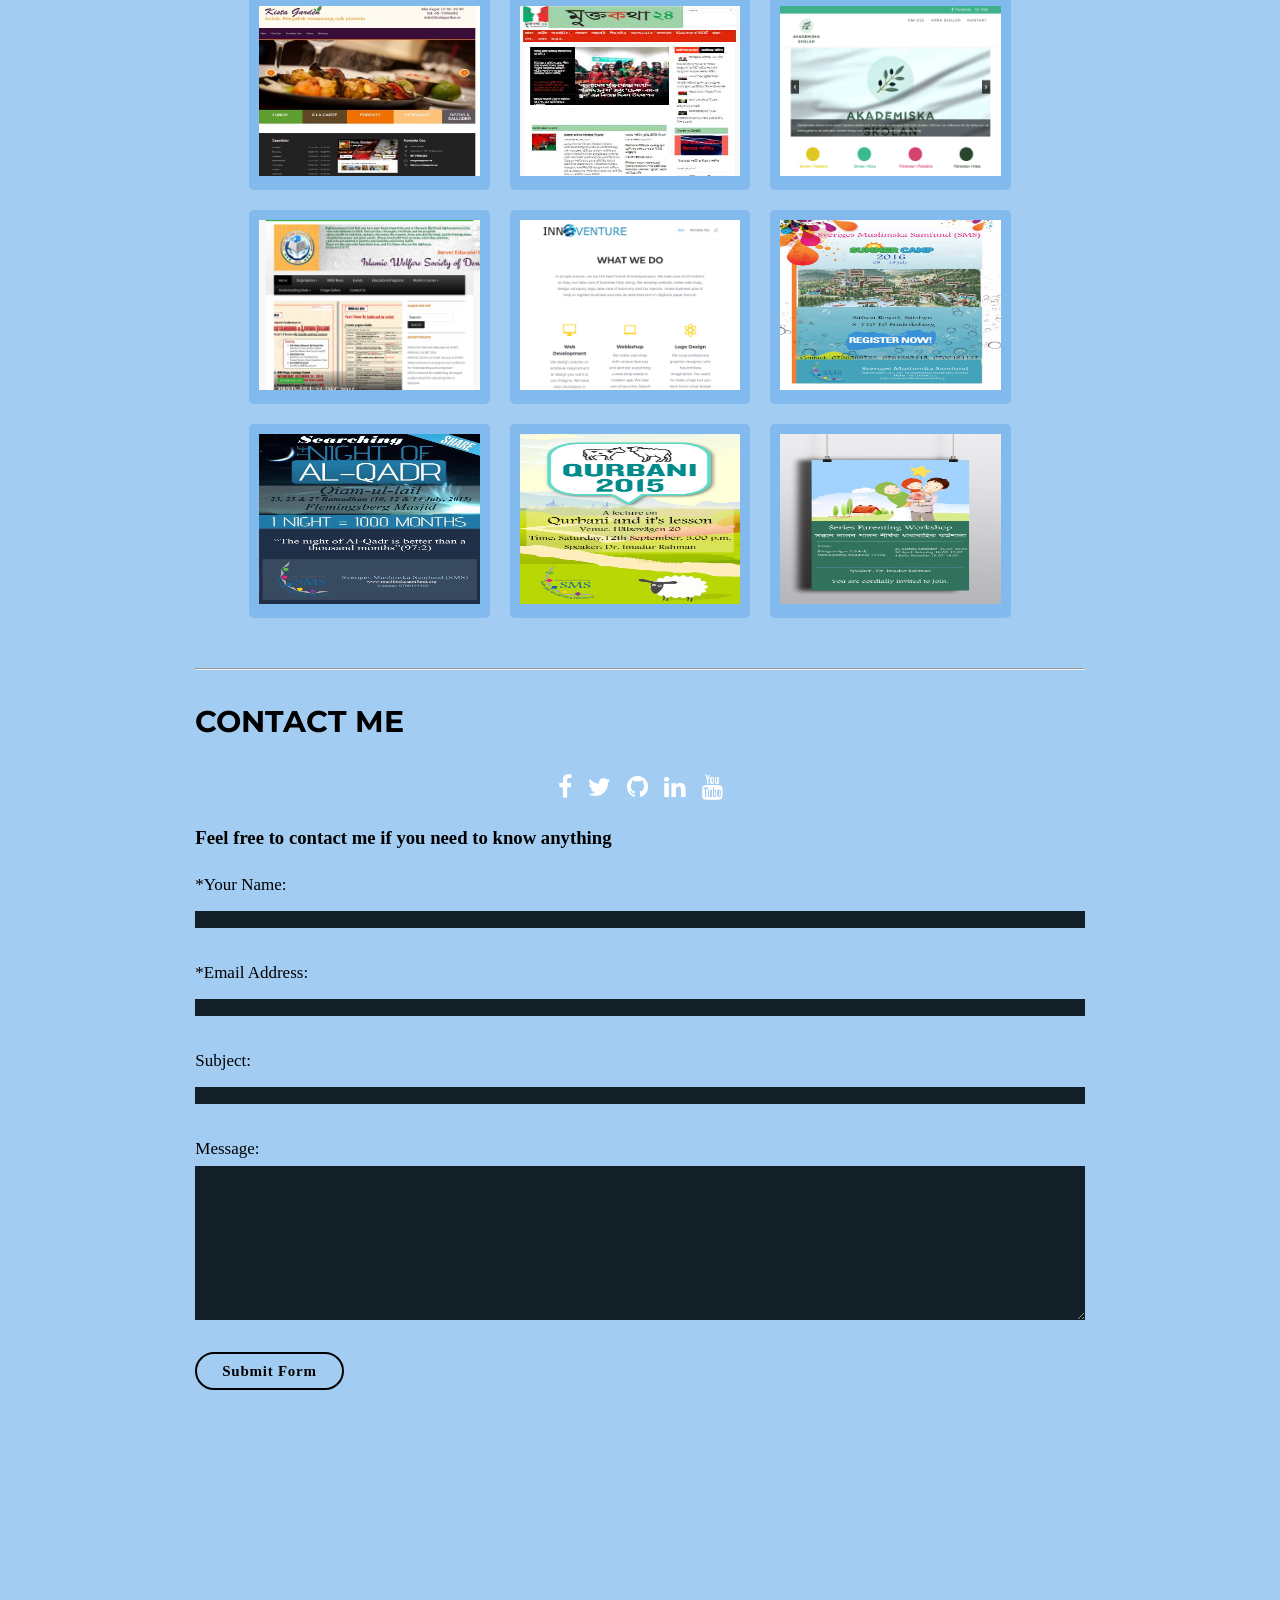
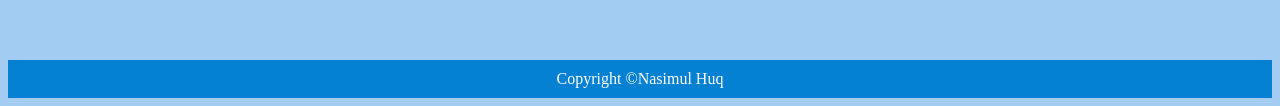
==== commit 3ed75da5: "small changes" ====
--- a/index.html
+++ b/index.html
@@ -8,9 +8,9 @@
         <title>Nasimul Huq|Portfolio</title>
 
         <link href="https://maxcdn.bootstrapcdn.com/font-awesome/4.7.0/css/font-awesome.min.css" rel="stylesheet">
-        <link href='https://fonts.googleapis.com/css?family=Montserrat|Cardo' rel='stylesheet' type='text/css'>
+        <link href='https://fonts.googleapis.com/css?family=Montserrat' rel='stylesheet' type='text/css'>
         <link href='style.css' rel='stylesheet' type='text/css'>
-        <script type="text/javascript" src="https://code.jquery.com/jquery-1.9.1.js"></script>
+        <script src="https://code.jquery.com/jquery-1.9.1.js"></script>
     </head>
     <body>
        <header class="main-header">
@@ -70,7 +70,7 @@
                             </div>
                         </div>
                     </aside> 
-                    <article class="right">
+                    <div class="right">
                         <section class="right-inner" id="about">
                             <h2>Hello, I’m Nasimul Huq</h2>
                             <p class="justify-text">Web Developer specializing in front end development. Experienced with all stages of the development cycle for dynamic web projects. Well-versed in numerous programming languages including JavaScript, SQL, and C. Stng background in project management and customer relations.</p>
@@ -90,7 +90,7 @@
                                 </dl>
                             </div>
                         </section>
-                    </article>   
+                    </div>   
                 </section>
                 <section class="section">
                     <div class="full-width-wrapper">
@@ -231,9 +231,9 @@
                                 <span>May, 2014 - till now</span>
                             </div>
                             <div class="education-details">
-                                <span><h3>Web Developer(Part-time)</h3></span>
-                                <span><h4>SM Samfund</h4></span>
-                                <span><h4>109, Ålgrytevägen, 127 32 Skärholmen</h4></span>
+                                <div><h3>Web Developer(Part-time)</h3></div>
+                                <div><h4>SM Samfund</h4></div>
+                                <div><h4>109, Ålgrytevägen, 127 32 Skärholmen</h4></div>
                                 <p>Design and develop web application of SM Samfund.Development of an organizer App for the member of SM Samfund.</p>
                                 <p>Technology Used: Photoshop, HTML5, CSS3, PHP, WordPress and JavaScript, React.js and Redux</p>
                             </div>
@@ -245,9 +245,9 @@
                                 <span>March, 2012 - April 2014</span>
                             </div>
                             <div class="education-details">
-                                <span><h3>Software Engineer</h3></span>
-                                <span><h4>Field Nation, LLC</h4></span>
-                                <span><h4>310 4th Avenue South, Minneapolis, MN 55415, USA.</h4></span>
+                                <div><h3>Software Engineer</h3></div>
+                                <div><h4>Field Nation, LLC</h4></div>
+                                <div><h4>310 4th Avenue South, Minneapolis, MN 55415, USA</h4></div>
                                 <p>Worked as a team member in a PHP, MySQL based project.Implement code according to requirements.Coding, Debugging, Testing</p>
 
                                 <p>Technology Used: HTML5, CSS3, JavaScript, jQuery-Ajax, PHP, MySQL, template engine: Twig and own MVC framework.</p>
@@ -265,8 +265,8 @@
                                     <span>September, 2017 - till now</span>
                                 </div>
                                 <div class="education-details">
-                                    <span><h3>Front-end Developer</h3></span>
-                                    <span><h4>Kyh Utbildning, Stockholm</h4></span>
+                                    <div><h3>Front-end Developer</h3></div>
+                                    <div><h4>Kyh Utbildning, Stockholm</h4></div>
                                 </div>
                             </div>
                             <div>
@@ -274,8 +274,8 @@
                                     <span>September, 2015 - June 2017</span>
                                 </div>
                                 <div class="education-details">
-                                    <span><h3>Webbutveklare inom .Net</h3></span>
-                                    <span><h4>EC Utbildning(Hermods)</h4></span>
+                                    <div><h3>Webbutveklare inom .Net</h3></div>
+                                    <div><h4>EC Utbildning(Hermods)</h4></div>
                                 </div>
                             </div>
                             <div>
@@ -283,8 +283,8 @@
                                     <span>September, 2008 - June 2010</span>
                                 </div>
                                 <div class="education-details">
-                                    <span><h3>Master in IT Management</h3></span>
-                                    <span><h4>Jönköping University</h4></span>
+                                    <div><h3>Master in IT Management</h3></div>
+                                    <div><h4>Jönköping University</h4></div>
                                 </div>
                             </div>
                             <div>
@@ -292,8 +292,8 @@
                                     <span>September, 2003 - June 2007</span>
                                 </div>
                                 <div class="education-details">
-                                    <span><h3>Bachelor in Computer Science and Engineering</h3></span>
-                                    <span><h4>International Islamic University Chittagong, Bangladesh</h4></span>
+                                    <div><h3>Bachelor in Computer Science and Engineering</h3></div>
+                                    <div><h4>International Islamic University Chittagong, Bangladesh</h4></div>
                                 </div>
                             </div>
                        </div>
@@ -306,10 +306,10 @@
                         <div class="works-container">
                             <div class="works-category">
                                 <ul>
-                                    <li><a href="#" class="selected" data-filter="*" id="filter-a">All</a></li>
-                                    <li><a href="#" data-filter="web" id="filter-a">Web Development</a></li>
-                                    <li><a href="#" data-filter="graphics" id="filter-a">Graphics</a></li>
-                                    <li><a href="#" data-filter="front-end" id="filter-a">Templates</a></li>
+                                    <li><a href="#" class="selected filter-a" data-filter="*" >All</a></li>
+                                    <li><a href="#" class="filter-a" data-filter="web" >Web Development</a></li>
+                                    <li><a href="#" class="filter-a" data-filter="graphics" >Graphics</a></li>
+                                    <li><a href="#" class="filter-a" data-filter="front-end" >Templates</a></li>
                                 </ul>
                             </div><!--end of category menu-->
                             <div class="all-works">
@@ -438,11 +438,11 @@
                                     <input type="text" name="email" class="myinput" id="email">
                                 </p>
                                 <p>
-                                    <label for="subject">Subject:</label><br>
+                                    <label for="msg-subject">Subject:</label><br>
                                     <input type="text" name="subject" class="myinput" id="msg-subject">
                                 </p>
                                 <p>
-                                    <label for="message">Message:</label><br>
+                                    <label for="msg">Message:</label><br>
                                     <textarea name="your-message" cols="40" rows="10" class="myinput" id="msg"></textarea>
                                 </p>
                                     <input type="submit" name="submit" value="Submit Form" onclick="validateForm();" class="btn active basic-btn bordered-btn small-btn-text">
@@ -456,8 +456,5 @@
         <!-- End of Main Content -->
         <footer>Copyright &copy;Nasimul Huq</footer>
         <script src="js/main.js"></script>
-        <script>
-            
-        </script>
     </body>
 </html>
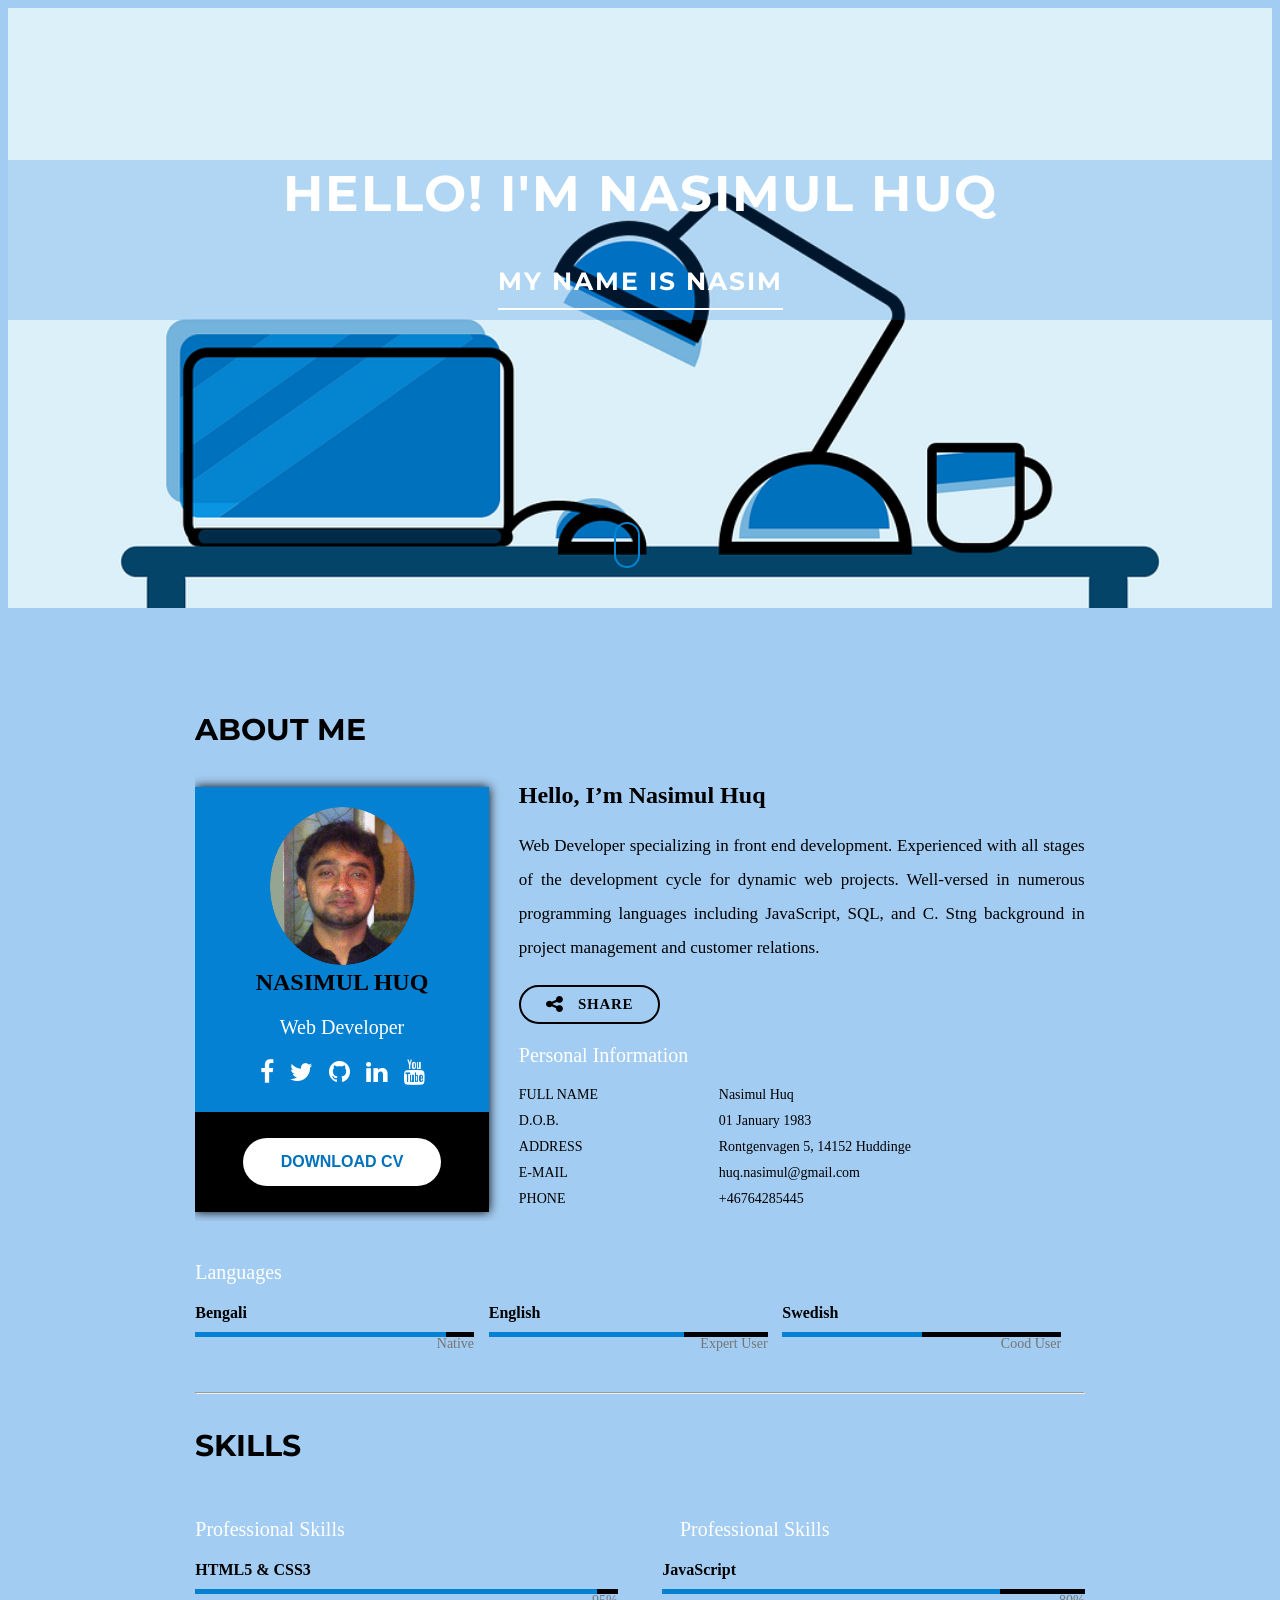
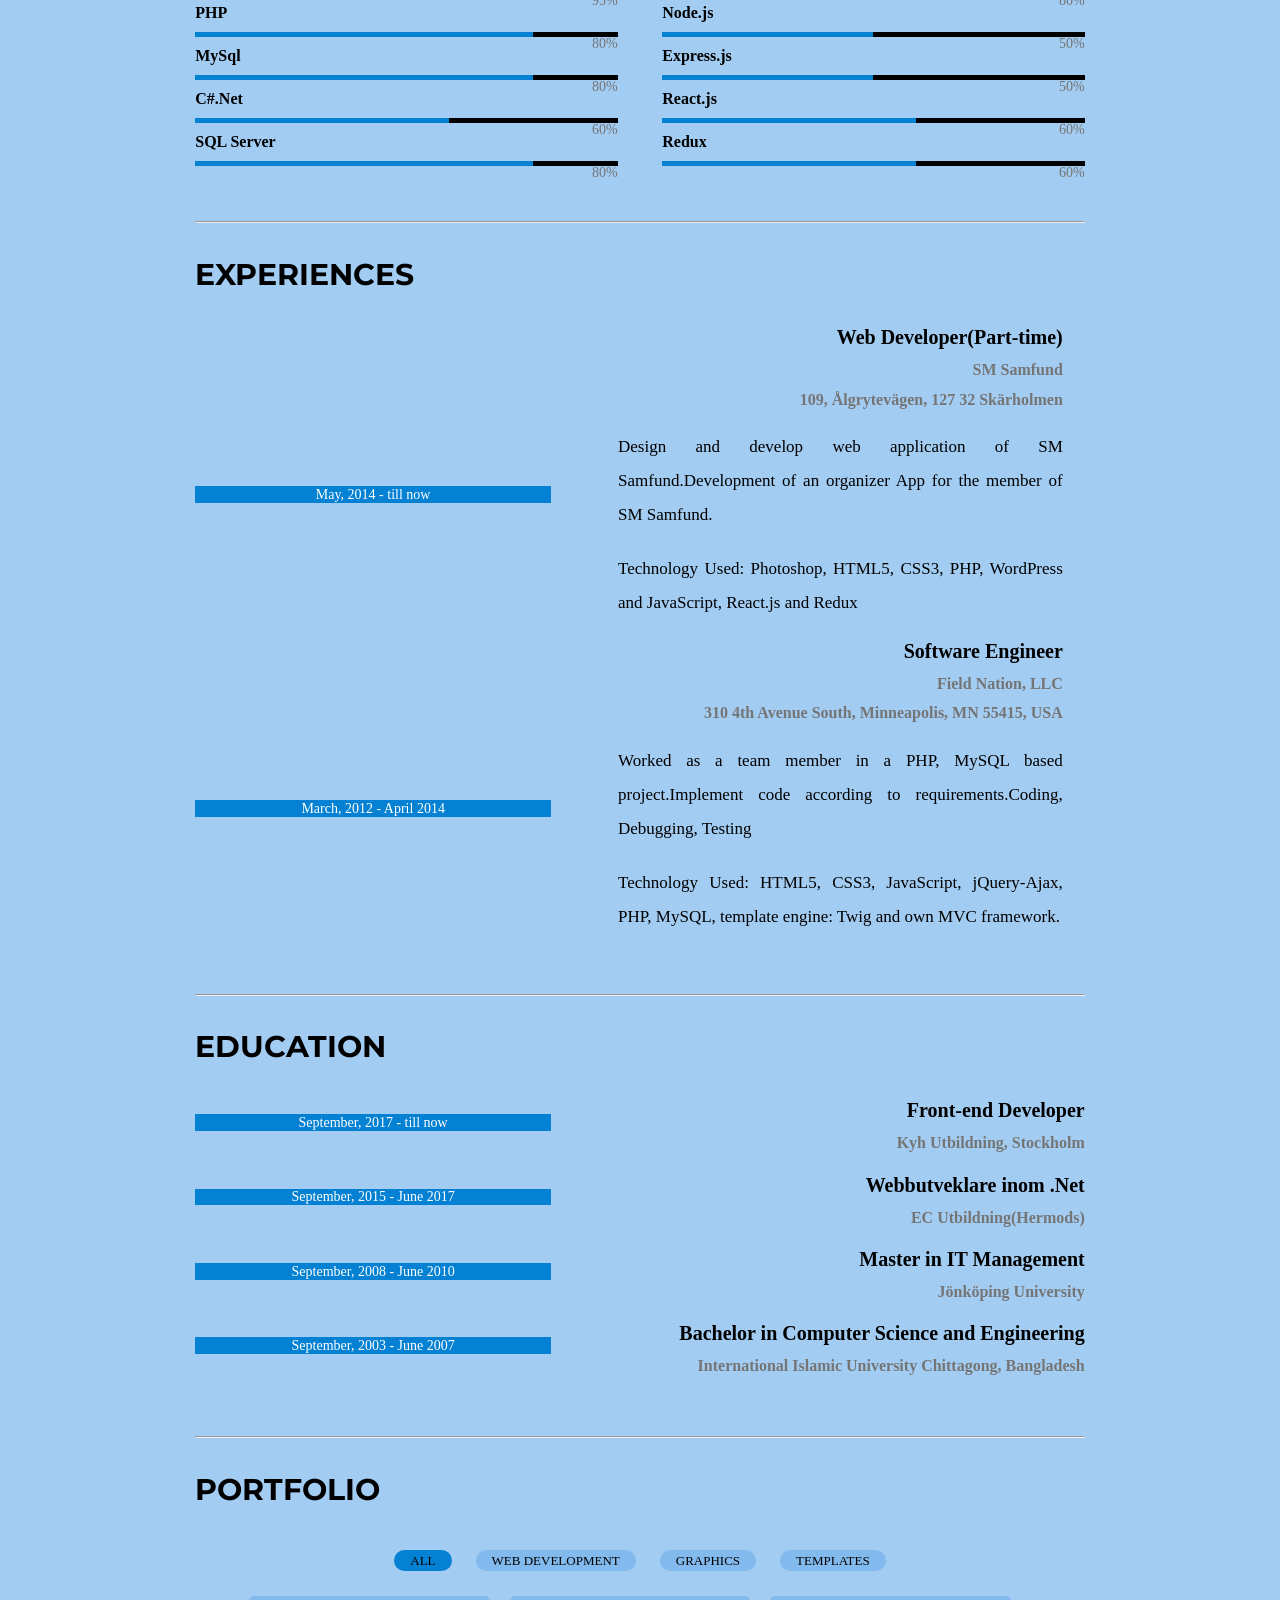
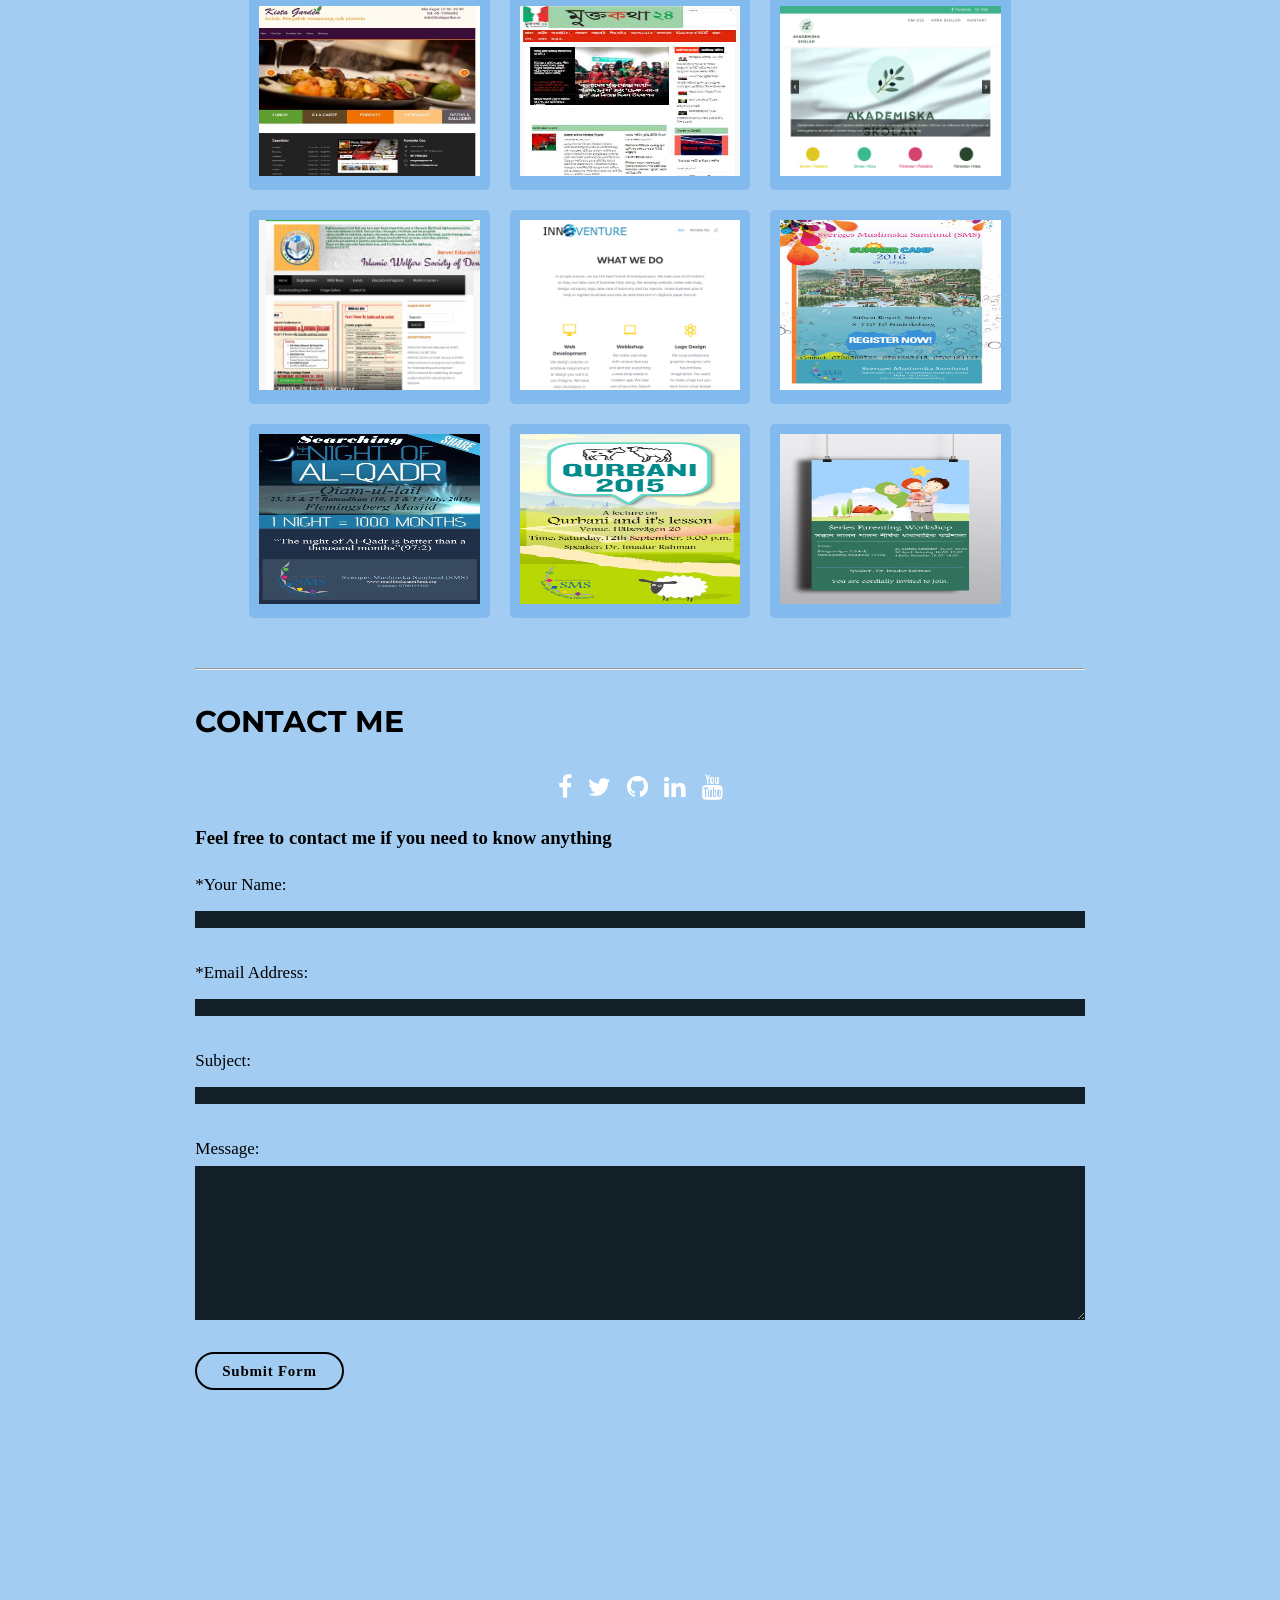
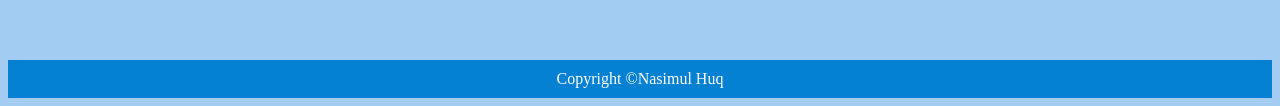
==== commit cf4f70a8: "Small change Changed in Name" ====
--- a/index.html
+++ b/index.html
@@ -35,7 +35,7 @@
         </header>
         <!-- End of Header with nav and logo -->
         <section class="hero">
-            <h1>Hello! I'm Nasimul Huq<span><br>Web Developer</span></h1>
+            <h1>Hello! I'm Nasimul Huq<span><br>My NAme is nasim</span></h1>
             <div class="mouse">
                 <span></span>
             </div>
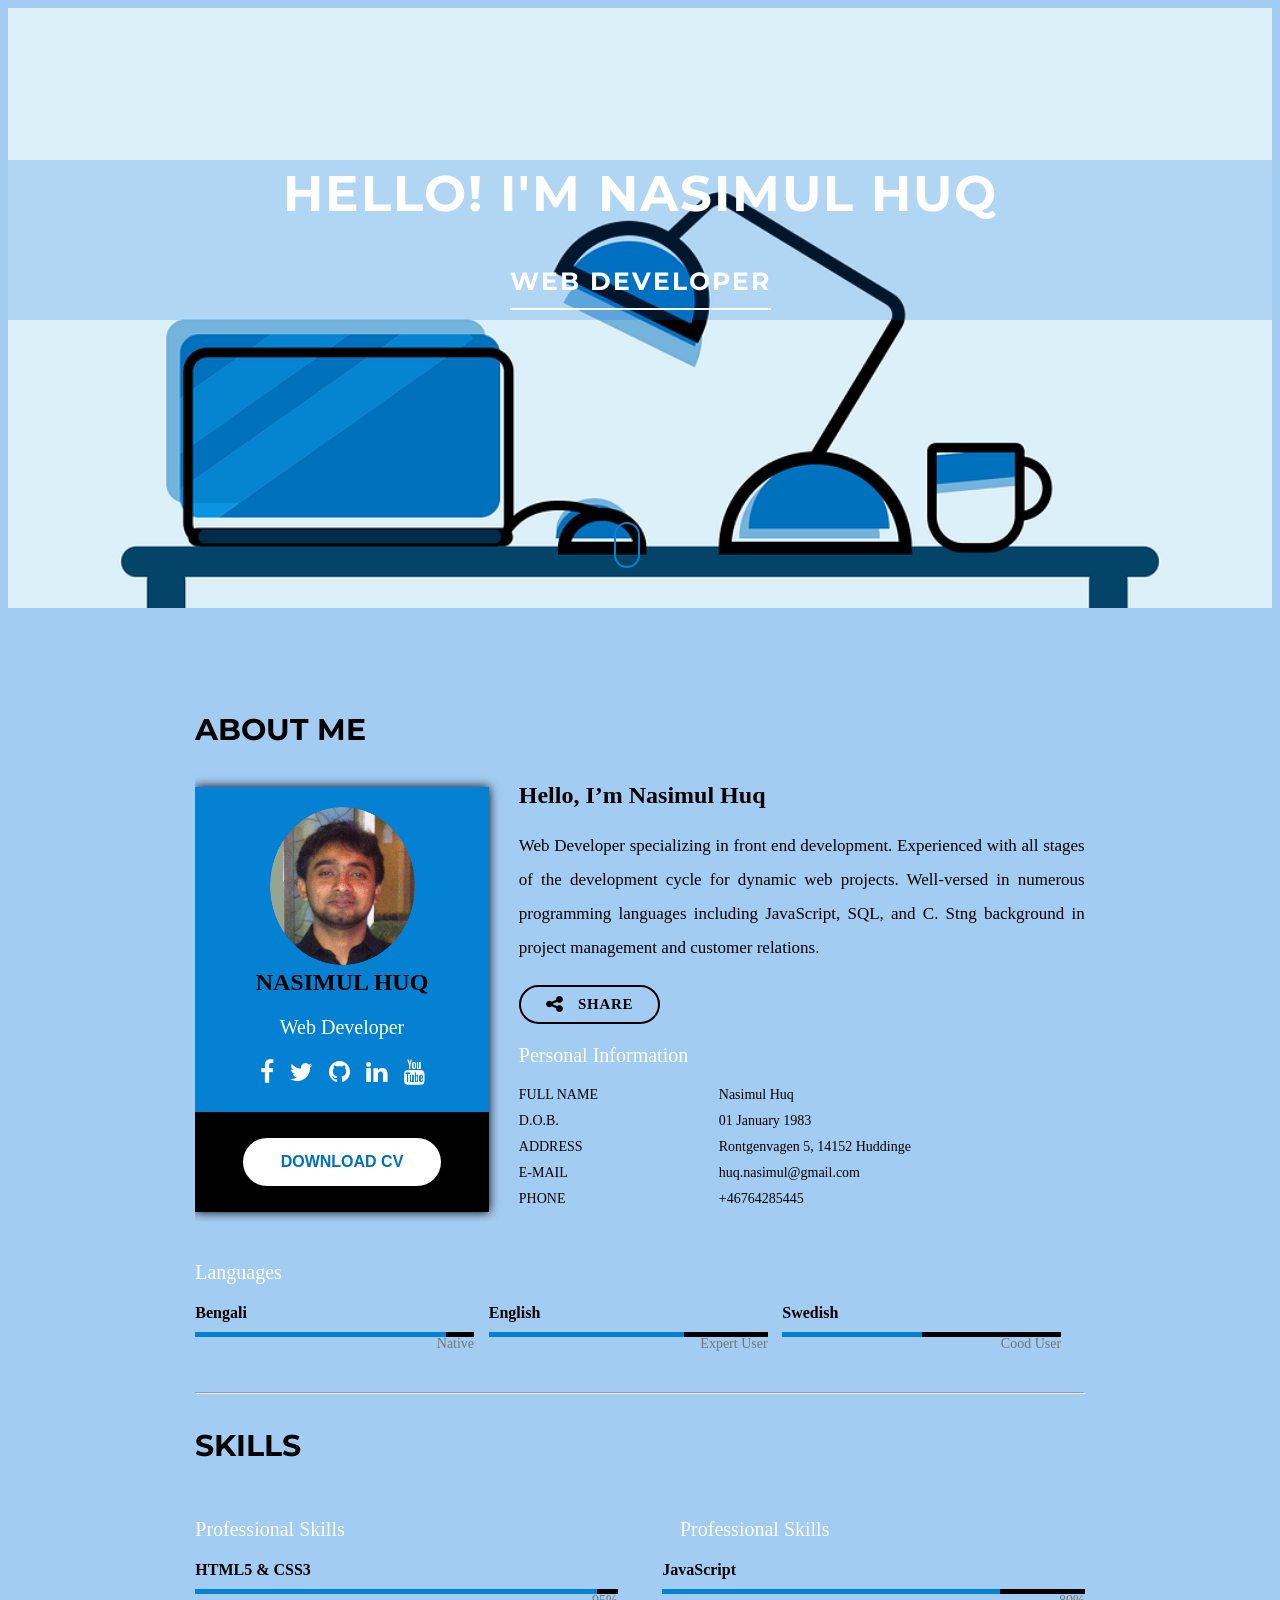
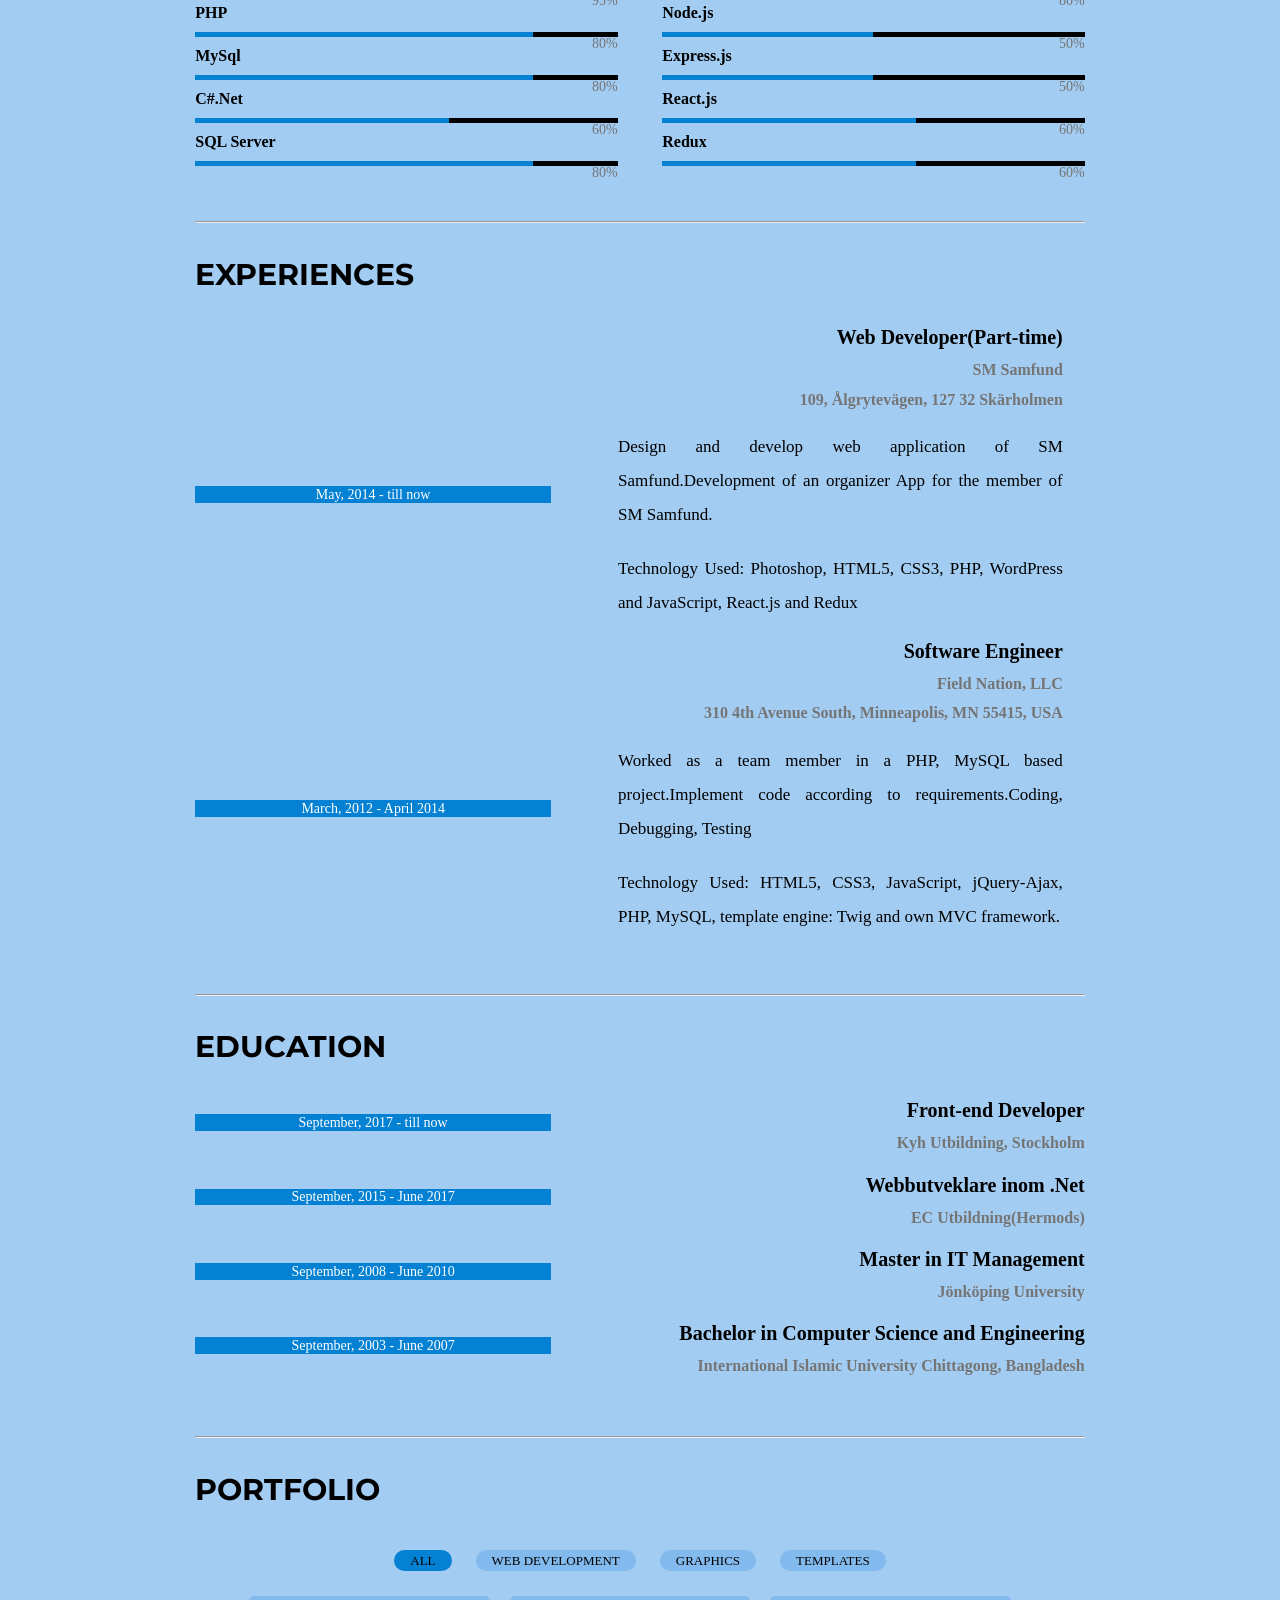
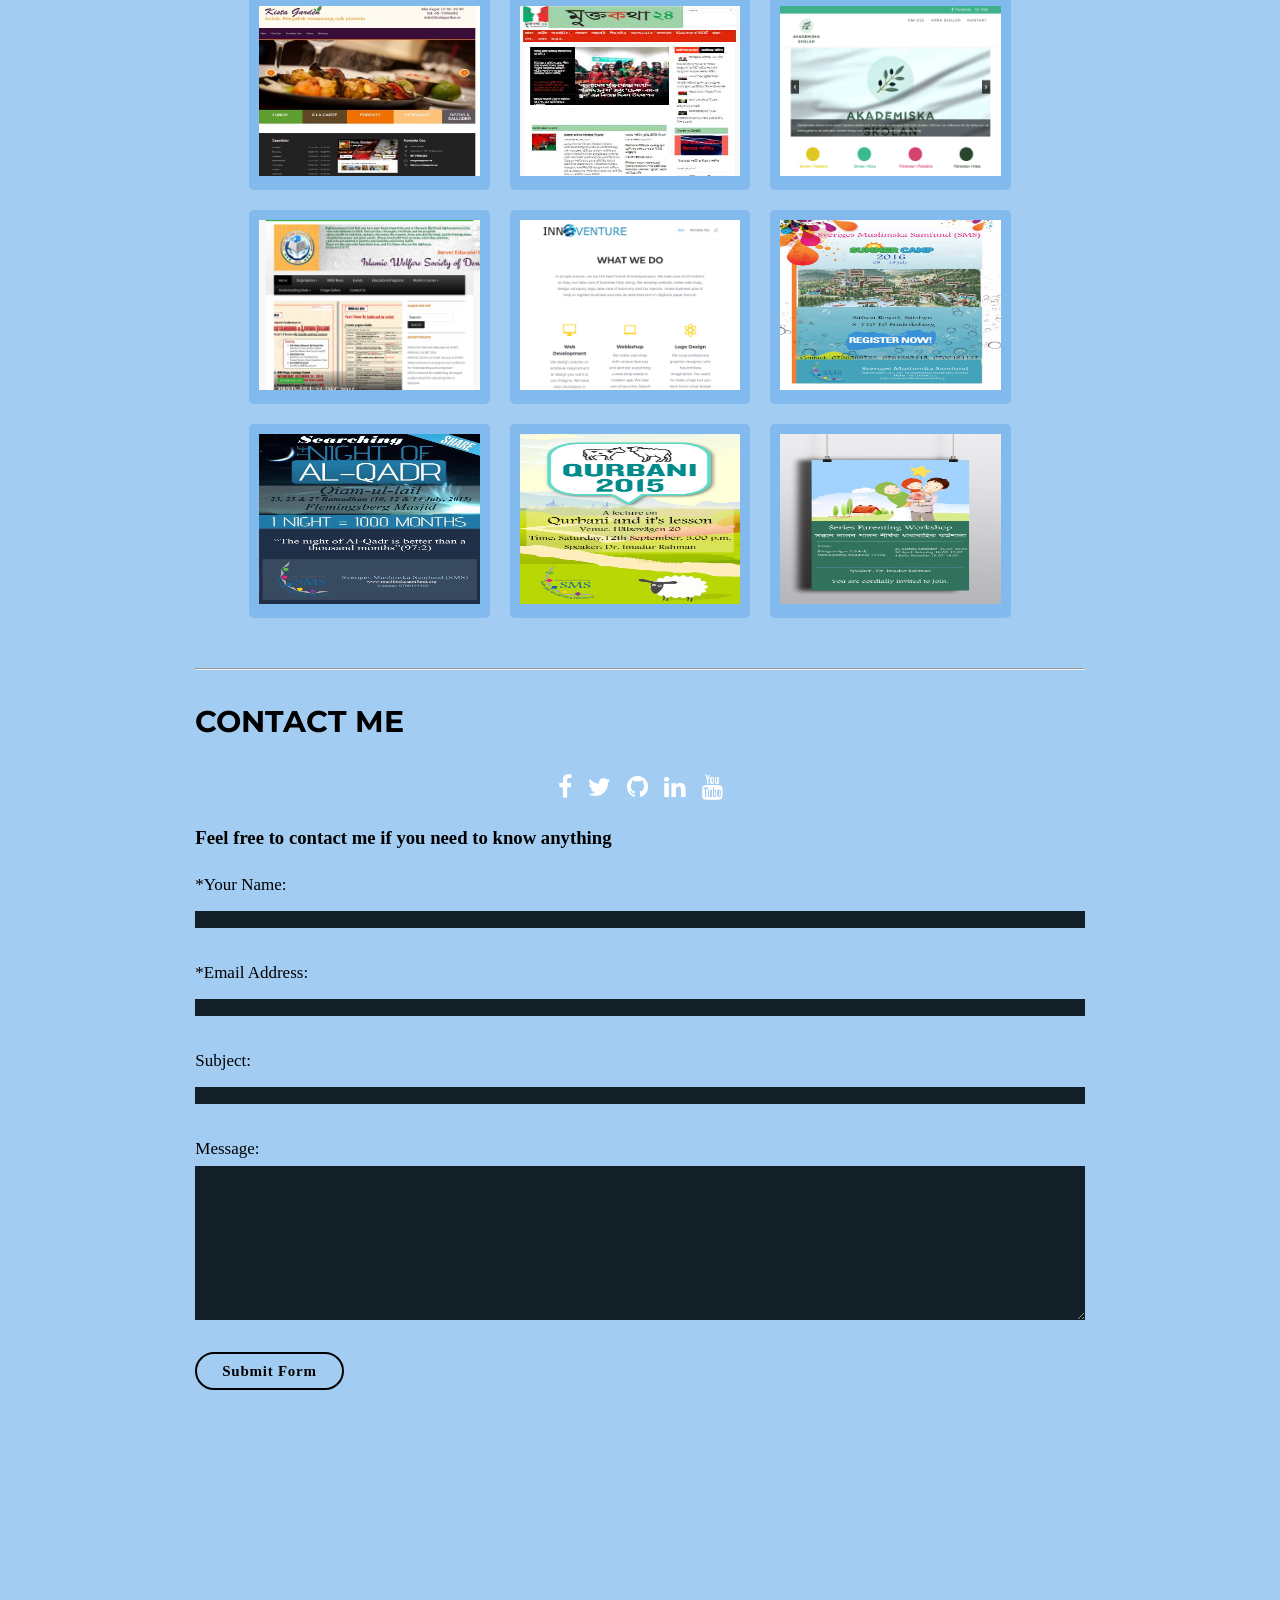
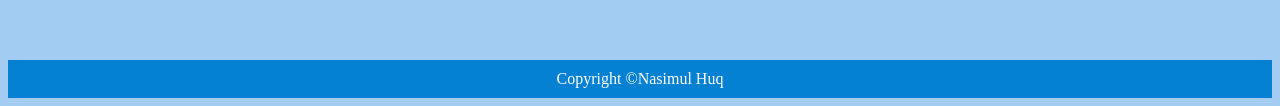
==== commit 244b9ff4: "change back Test" ====
--- a/index.html
+++ b/index.html
@@ -35,7 +35,7 @@
         </header>
         <!-- End of Header with nav and logo -->
         <section class="hero">
-            <h1>Hello! I'm Nasimul Huq<span><br>My NAme is nasim</span></h1>
+            <h1>Hello! I'm Nasimul Huq<span><br>Web Developer</span></h1>
             <div class="mouse">
                 <span></span>
             </div>
